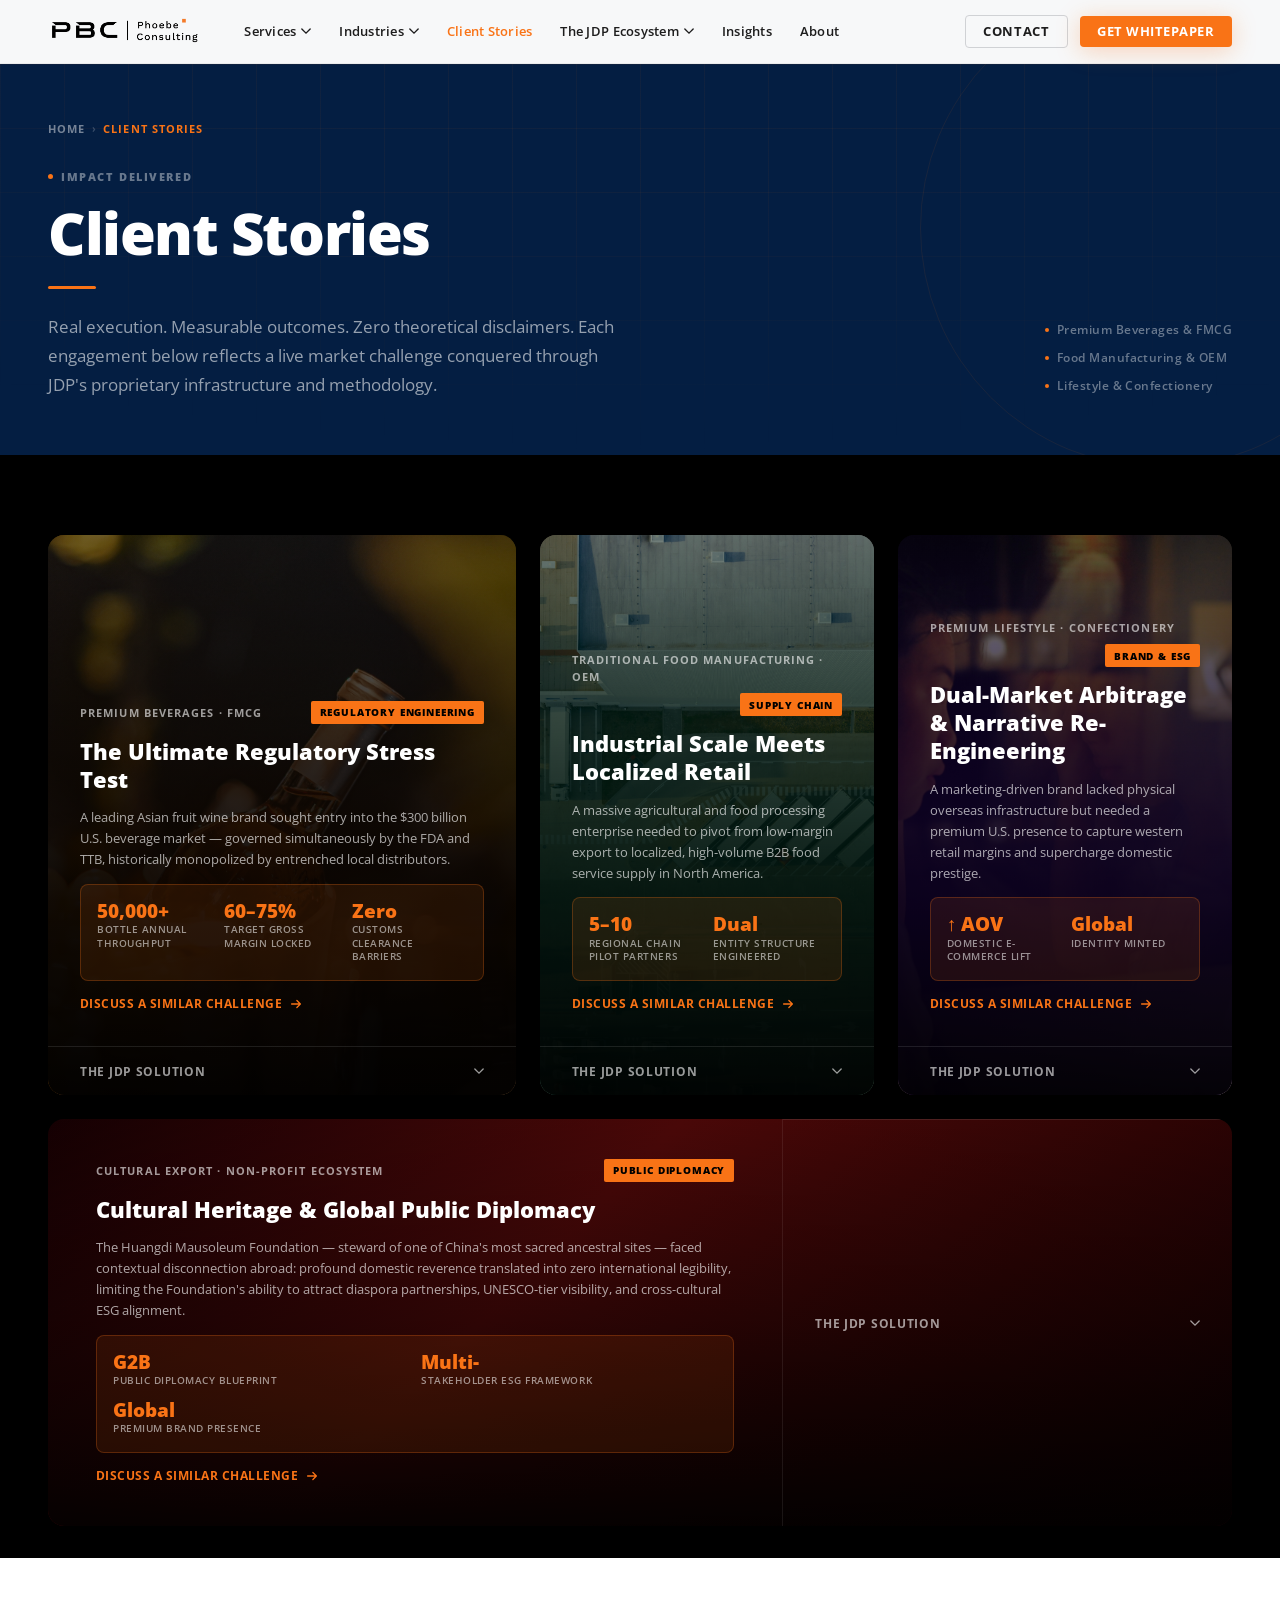
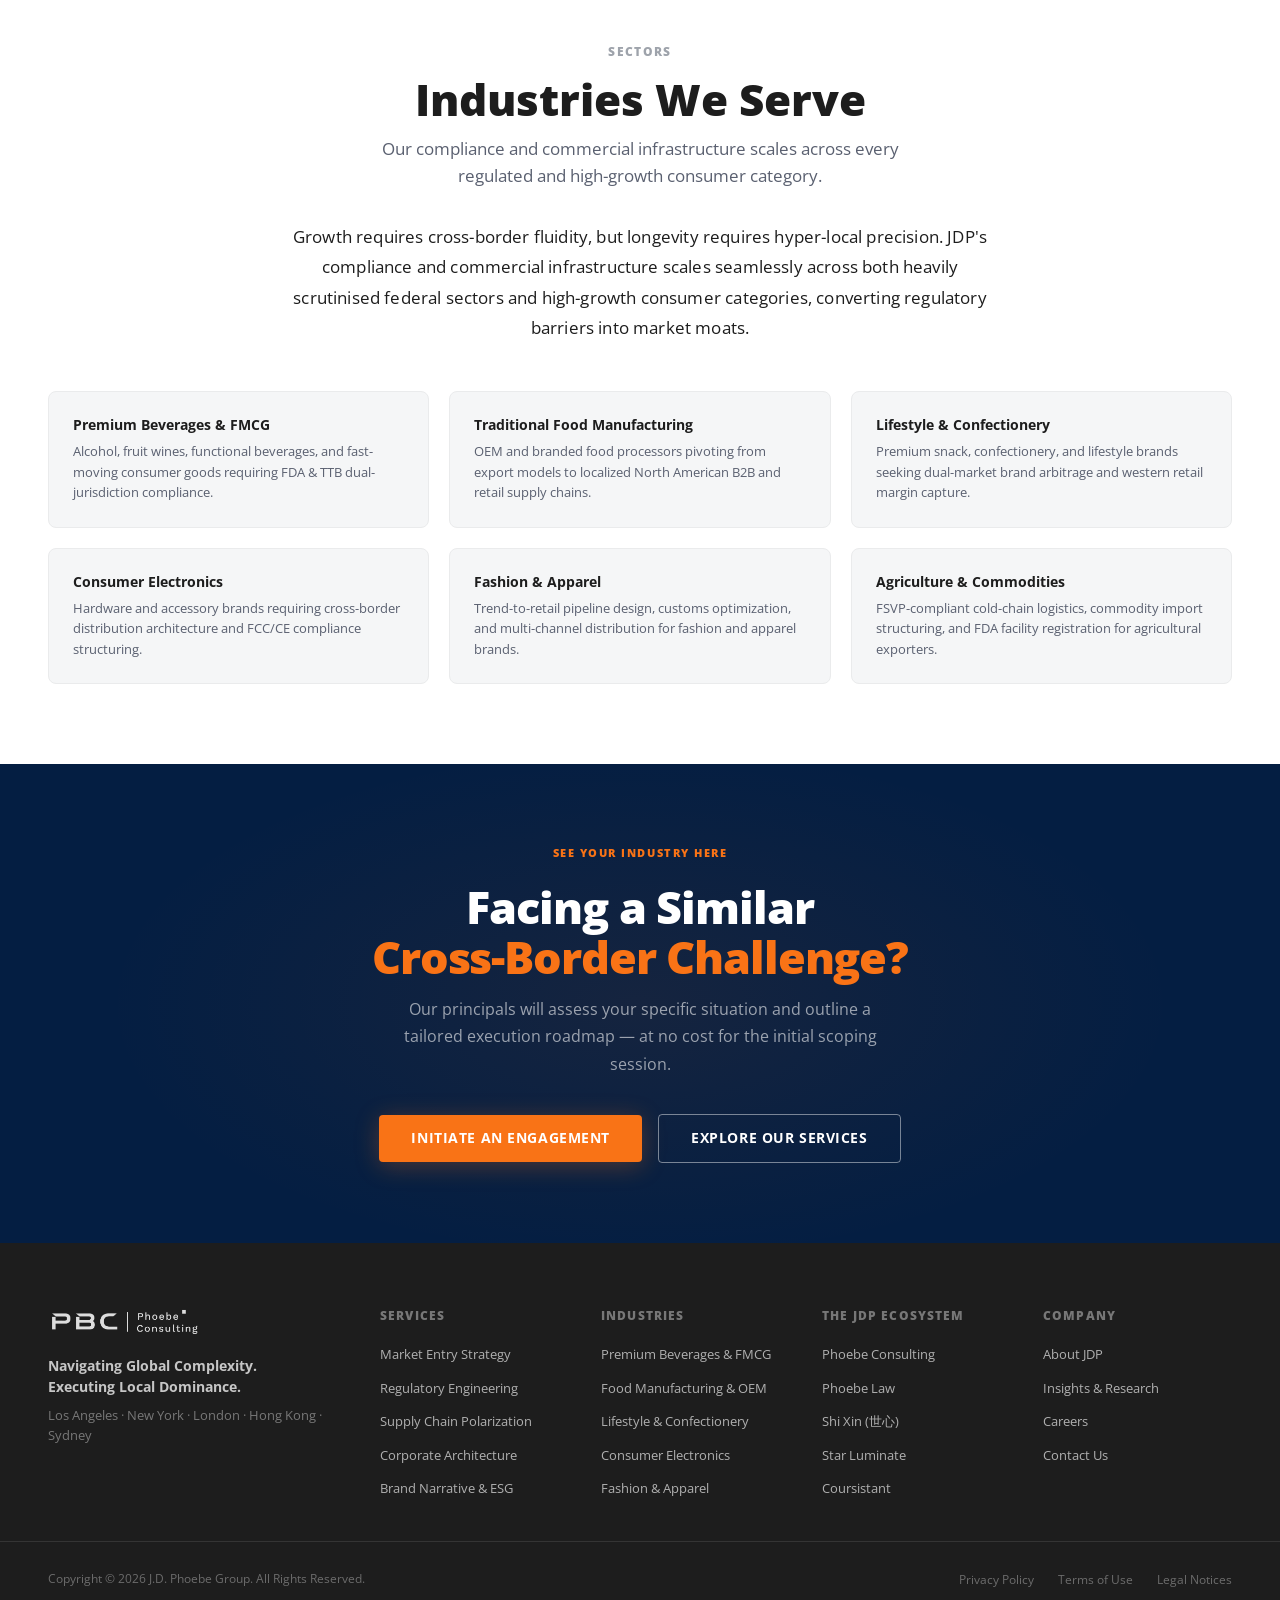
==== client-stories.html @ d80f52ec "Initial release: Phoebe Consulting website Full static site with 7 pages (index, services, ecosystem" ====
<!DOCTYPE html>
<html lang="en">
<head>
  <meta charset="UTF-8" />
  <meta name="viewport" content="width=device-width, initial-scale=1.0" />
  <title>Client Stories | Phoebe Consulting — Impact Delivered</title>
  <meta name="description" content="Real execution. Measurable outcomes. Deep-dive case studies across premium beverages, food manufacturing, and lifestyle brand categories." />
  <link rel="preconnect" href="https://fonts.googleapis.com" />
  <link rel="preconnect" href="https://fonts.gstatic.com" crossorigin />
  <link href="https://fonts.googleapis.com/css2?family=Open+Sans:ital,wght@0,300;0,400;0,600;0,700;0,800;1,400&display=swap" rel="stylesheet" />
  <link rel="stylesheet" href="styles.css" />
</head>
<body>

  <!-- GLOBAL NAV -->
  <header class="site-header" id="site-header">
    <div class="header-inner">
      <a href="index.html" class="logo" aria-label="Phoebe Consulting Home">
        <img src="images/logo-orange.png" alt="Phoebe Consulting" class="site-logo-img">
      </a>
      <nav class="primary-nav" aria-label="Primary navigation">
        <ul class="nav-list">
          <li class="nav-item has-mega" data-page="services">
            <button class="nav-link nav-trigger" aria-haspopup="true" aria-expanded="false">Services <svg class="chevron" viewBox="0 0 12 8" fill="none"><path d="M1 1l5 5 5-5" stroke="currentColor" stroke-width="1.6" stroke-linecap="round"/></svg></button>
            <div class="mega-panel" role="region" aria-label="Services menu">
              <div class="mega-inner">
                <div class="mega-col mega-col--label"><span class="mega-eyebrow">Capabilities</span><h3 class="mega-heading">Our Services</h3><p class="mega-desc">End-to-end execution across market entry, compliance, supply chain, legal architecture, and brand.</p><a href="services.html" class="mega-cta">View Full Matrix →</a></div>
                <div class="mega-col"><ul class="mega-links"><li><a href="services.html?tab=market-entry">Market Entry Strategy</a><span>Omnichannel execution &amp; distribution</span></li><li><a href="services.html?tab=regulatory">Regulatory Engineering</a><span>FDA, TTB &amp; trade compliance</span></li><li><a href="services.html?tab=supply-chain">Supply Chain Polarization</a><span>Logistics as a strategic moat</span></li></ul></div>
                <div class="mega-col"><ul class="mega-links"><li><a href="services.html?tab=corporate">Corporate Architecture</a><span>Entity structuring &amp; executive mobility</span></li><li><a href="services.html?tab=brand-esg">Brand Narrative &amp; ESG</a><span>Cultural translation &amp; brand equity</span></li><li><a href="ecosystem.html?entity=law">Phoebe Law</a><span>Cross-border legal fortress</span></li></ul></div>
                <div class="mega-col mega-col--featured"><div class="mega-feature-card"><span class="mega-feature-tag">Featured</span><h4>The Bulk-to-Local Advantage</h4><p>How we engineer supply chains that legally bypass punitive tariffs and slash costs by 40–60%.</p><a href="insights.html" class="mega-feature-link">Read Whitepaper →</a></div></div>
              </div>
            </div>
          </li>
          <li class="nav-item has-mega" data-page="industries">
            <button class="nav-link nav-trigger" aria-haspopup="true" aria-expanded="false">Industries <svg class="chevron" viewBox="0 0 12 8" fill="none"><path d="M1 1l5 5 5-5" stroke="currentColor" stroke-width="1.6" stroke-linecap="round"/></svg></button>
            <div class="mega-panel" role="region" aria-label="Industries menu">
              <div class="mega-inner">
                <div class="mega-col mega-col--label"><span class="mega-eyebrow">Sector Focus</span><h3 class="mega-heading">Industries</h3><p class="mega-desc">Deep vertical expertise across regulated and high-growth sectors.</p><a href="industries.html" class="mega-cta">View All Sectors →</a></div>
                <div class="mega-col"><ul class="mega-links"><li><a href="industries.html?sector=beverages">Premium Beverages &amp; FMCG</a><span>Alcohol, food &amp; CPG compliance</span></li><li><a href="industries.html?sector=food">Traditional Food Manufacturing</a><span>OEM to branded supply</span></li><li><a href="industries.html?sector=lifestyle">Lifestyle &amp; Confectionery</a><span>Dual-market brand arbitrage</span></li></ul></div>
                <div class="mega-col"><ul class="mega-links"><li><a href="industries.html?sector=electronics">Consumer Electronics</a><span>Cross-border distribution</span></li><li><a href="industries.html?sector=fashion">Fashion &amp; Apparel</a><span>Trend-to-retail pipelines</span></li><li><a href="industries.html?sector=agriculture">Agriculture &amp; Commodities</a><span>FSVP &amp; cold-chain logistics</span></li></ul></div>
                <div class="mega-col mega-col--featured"><div class="mega-feature-card"><span class="mega-feature-tag">Case Study</span><h4>50,000+ Bottles. Zero Regulatory Barriers.</h4><p>How JDP unlocked the U.S. beverage market for a leading Asian fruit wine brand.</p><a href="client-stories.html" class="mega-feature-link">Read Story →</a></div></div>
              </div>
            </div>
          </li>
          <li class="nav-item" data-page="client-stories"><a href="client-stories.html" class="nav-link">Client Stories</a></li>
          <li class="nav-item has-mega" data-page="ecosystem">
            <button class="nav-link nav-trigger" aria-haspopup="true" aria-expanded="false">The JDP Ecosystem <svg class="chevron" viewBox="0 0 12 8" fill="none"><path d="M1 1l5 5 5-5" stroke="currentColor" stroke-width="1.6" stroke-linecap="round"/></svg></button>
            <div class="mega-panel" role="region" aria-label="Ecosystem menu">
              <div class="mega-inner">
                <div class="mega-col mega-col--label"><span class="mega-eyebrow">Integrated Platform</span><h3 class="mega-heading">The JDP Ecosystem</h3><p class="mega-desc">Four specialized entities. One unified execution engine.</p><a href="ecosystem.html" class="mega-cta">Explore Network →</a></div>
                <div class="mega-col"><ul class="mega-links eco-links"><li><a href="ecosystem.html?entity=consulting"><strong>Phoebe Consulting</strong></a><span>Market entry &amp; commercial execution</span></li><li><a href="ecosystem.html?entity=law"><strong>Phoebe Law</strong></a><span>Cross-border legal architecture</span></li></ul></div>
                <div class="mega-col"><ul class="mega-links eco-links"><li><a href="ecosystem.html?entity=shixin"><strong>Shi Xin (世心)</strong></a><span>Brand narrative &amp; ESG</span></li><li><a href="ecosystem.html?entity=starluminate"><strong>Star Luminate</strong></a><span>Logistics &amp; warehousing</span></li></ul></div>
                <div class="mega-col mega-col--featured"><div class="mega-feature-card mega-feature-card--dark"><span class="mega-feature-tag">Network</span><h4>Institutional Track Record</h4><p>Verified track record of organizing and facilitating major trade initiatives and business matchmaking with provincial CCPIT branches.</p></div></div>
              </div>
            </div>
          </li>
          <li class="nav-item" data-page="insights"><a href="insights.html" class="nav-link">Insights</a></li>
          <li class="nav-item" data-page="contact"><a href="contact.html" class="nav-link">About</a></li>
        </ul>
      </nav>
      <div class="header-actions">
        <a href="contact.html" class="btn btn--ghost btn--sm">Contact</a>
        <a href="insights.html" class="btn btn--gold btn--sm">Get Whitepaper</a>
      </div>
      <button class="mobile-menu-toggle" aria-label="Open navigation menu" aria-expanded="false"><span></span><span></span><span></span></button>
    </div>
    <div class="mobile-nav" id="mobile-nav" aria-hidden="true">
      <ul class="mobile-nav-list">
        <li><a href="services.html" class="mobile-nav-link">Services</a></li>
        <li><a href="industries.html" class="mobile-nav-link">Industries</a></li>
        <li><a href="client-stories.html" class="mobile-nav-link">Client Stories</a></li>
        <li><a href="ecosystem.html" class="mobile-nav-link">The JDP Ecosystem</a></li>
        <li><a href="insights.html" class="mobile-nav-link">Insights</a></li>
        <li><a href="contact.html" class="mobile-nav-link">About &amp; Contact</a></li>
        <li><a href="insights.html" class="btn btn--gold mobile-nav-btn">Get Whitepaper</a></li>
      </ul>
    </div>
  </header>

  <main>

    <!-- PAGE HERO -->
    <div class="page-hero">
      <div class="container">
        <nav class="breadcrumb" aria-label="Breadcrumb">
          <a href="index.html">Home</a>
          <span class="breadcrumb-sep">›</span>
          <span class="breadcrumb-current">Client Stories</span>
        </nav>
        <div class="page-hero-inner">
          <div>
            <div class="page-hero-eyebrow"><span class="dot"></span> Impact Delivered</div>
            <h1 class="page-hero-h1">Client Stories</h1>
            <span class="page-hero-line"></span>
            <p class="page-hero-sub">Real execution. Measurable outcomes. Zero theoretical disclaimers. Each engagement below reflects a live market challenge conquered through JDP's proprietary infrastructure and methodology.</p>
          </div>
          <div class="page-hero-meta">
            <div class="page-hero-meta-item"><span class="dot"></span> Premium Beverages &amp; FMCG</div>
            <div class="page-hero-meta-item"><span class="dot"></span> Food Manufacturing &amp; OEM</div>
            <div class="page-hero-meta-item"><span class="dot"></span> Lifestyle &amp; Confectionery</div>
          </div>
        </div>
      </div>
    </div>

    <!-- STORIES -->
    <section class="client-stories" id="client-stories" style="padding-bottom:2rem;">
      <div class="container">
        <div class="stories-grid">

          <div class="story-card story-card--featured fade-up">
            <div class="story-card-bg story-card-bg--1"><div class="story-overlay"></div></div>
            <div class="story-content">
              <div class="story-header">
                <span class="story-industry">Premium Beverages · FMCG</span>
                <span class="story-tag">Regulatory Engineering</span>
              </div>
              <h3 class="story-title">The Ultimate Regulatory Stress Test</h3>
              <p class="story-challenge">A leading Asian fruit wine brand sought entry into the $300 billion U.S. beverage market — governed simultaneously by the FDA and TTB, historically monopolized by entrenched local distributors.</p>
              <div class="story-metrics">
                <div class="metric"><span class="metric-value">50,000+</span><span class="metric-label">Bottle Annual Throughput</span></div>
                <div class="metric"><span class="metric-value">60–75%</span><span class="metric-label">Target Gross Margin Locked</span></div>
                <div class="metric"><span class="metric-value">Zero</span><span class="metric-label">Customs Clearance Barriers</span></div>
              </div>
              <a href="contact.html" class="story-read-more">Discuss a Similar Challenge <svg viewBox="0 0 16 16" fill="none"><path d="M3 8h10M9 4l4 4-4 4" stroke="currentColor" stroke-width="1.5" stroke-linecap="round" stroke-linejoin="round"/></svg></a>
            </div>
            <div class="story-accordion">
              <button class="story-accordion-btn" aria-expanded="false">
                The JDP Solution <svg viewBox="0 0 12 8" fill="none"><path d="M1 1l5 5 5-5" stroke="currentColor" stroke-width="1.6" stroke-linecap="round"/></svg>
              </button>
              <div class="story-accordion-body">
                <ul>
                  <li>Bypassed third-party hurdles by deploying JDP Group's proprietary TTB import licenses and bilateral trade qualifications.</li>
                  <li>Engineered a "Bulk Import + Local Bottling" supply chain matrix, legally circumventing punitive tariffs on finished bottled goods.</li>
                  <li>Executed an omnichannel rollout, placing the product in high-end Asian gastronomy networks and digital Drizly-style platforms.</li>
                </ul>
              </div>
            </div>
          </div>

          <div class="story-card story-card--standard fade-up">
            <div class="story-card-bg story-card-bg--2"><div class="story-overlay"></div></div>
            <div class="story-content">
              <div class="story-header">
                <span class="story-industry">Traditional Food Manufacturing · OEM</span>
                <span class="story-tag">Supply Chain</span>
              </div>
              <h3 class="story-title">Industrial Scale Meets Localized Retail</h3>
              <p class="story-challenge">A massive agricultural and food processing enterprise needed to pivot from low-margin export to localized, high-volume B2B food service supply in North America.</p>
              <div class="story-metrics story-metrics--compact">
                <div class="metric"><span class="metric-value">5–10</span><span class="metric-label">Regional Chain Pilot Partners</span></div>
                <div class="metric"><span class="metric-value">Dual</span><span class="metric-label">Entity Structure Engineered</span></div>
              </div>
              <a href="contact.html" class="story-read-more">Discuss a Similar Challenge <svg viewBox="0 0 16 16" fill="none"><path d="M3 8h10M9 4l4 4-4 4" stroke="currentColor" stroke-width="1.5" stroke-linecap="round" stroke-linejoin="round"/></svg></a>
            </div>
            <div class="story-accordion">
              <button class="story-accordion-btn" aria-expanded="false">
                The JDP Solution <svg viewBox="0 0 12 8" fill="none"><path d="M1 1l5 5 5-5" stroke="currentColor" stroke-width="1.6" stroke-linecap="round"/></svg>
              </button>
              <div class="story-accordion-body">
                <ul>
                  <li>Architected a dual-entity structure, legally isolating digital marketing operations from the high-liability physical food supply chain.</li>
                  <li>Translated "self-grown wheat &amp; stone-milling" capabilities into standardized FSVP protocols, securing buyer confidence.</li>
                  <li>Initiated localized pipeline validation, securing sample testing and pilot orders with 5–10 regional hotpot chains prior to mass inventory commitment.</li>
                </ul>
              </div>
            </div>
          </div>

          <div class="story-card story-card--standard fade-up">
            <div class="story-card-bg story-card-bg--3"><div class="story-overlay"></div></div>
            <div class="story-content">
              <div class="story-header">
                <span class="story-industry">Premium Lifestyle · Confectionery</span>
                <span class="story-tag">Brand &amp; ESG</span>
              </div>
              <h3 class="story-title">Dual-Market Arbitrage &amp; Narrative Re-Engineering</h3>
              <p class="story-challenge">A marketing-driven brand lacked physical overseas infrastructure but needed a premium U.S. presence to capture western retail margins and supercharge domestic prestige.</p>
              <div class="story-metrics story-metrics--compact">
                <div class="metric"><span class="metric-value">↑ AOV</span><span class="metric-label">Domestic E-Commerce Lift</span></div>
                <div class="metric"><span class="metric-value">Global</span><span class="metric-label">Identity Minted</span></div>
              </div>
              <a href="contact.html" class="story-read-more">Discuss a Similar Challenge <svg viewBox="0 0 16 16" fill="none"><path d="M3 8h10M9 4l4 4-4 4" stroke="currentColor" stroke-width="1.5" stroke-linecap="round" stroke-linejoin="round"/></svg></a>
            </div>
            <div class="story-accordion">
              <button class="story-accordion-btn" aria-expanded="false">
                The JDP Solution <svg viewBox="0 0 12 8" fill="none"><path d="M1 1l5 5 5-5" stroke="currentColor" stroke-width="1.6" stroke-linecap="round"/></svg>
              </button>
              <div class="story-accordion-body">
                <ul>
                  <li>Re-engineered the brand narrative utilizing western classical folklore, transforming a standard chocolate product into an interactive "ticket-based" consumer experience.</li>
                  <li>Launched highly targeted physical retail testing in U.S. boutique channels.</li>
                  <li>Captured U.S. compliance milestones, buyer meetings, and retail placements as high-value PR content, feeding them back to domestic marketing teams.</li>
                </ul>
              </div>
            </div>
          </div>

          <div class="story-card story-card--full fade-up">
            <div class="story-card-bg story-card-bg--4"><div class="story-overlay"></div></div>
            <div class="story-content">
              <div class="story-header">
                <span class="story-industry">Cultural Export · Non-Profit Ecosystem</span>
                <span class="story-tag">Public Diplomacy</span>
              </div>
              <h3 class="story-title">Cultural Heritage &amp; Global Public Diplomacy</h3>
              <p class="story-challenge">The Huangdi Mausoleum Foundation — steward of one of China's most sacred ancestral sites — faced contextual disconnection abroad: profound domestic reverence translated into zero international legibility, limiting the Foundation's ability to attract diaspora partnerships, UNESCO-tier visibility, and cross-cultural ESG alignment.</p>
              <div class="story-metrics story-metrics--compact">
                <div class="metric"><span class="metric-value">G2B</span><span class="metric-label">Public Diplomacy Blueprint</span></div>
                <div class="metric"><span class="metric-value">Multi-</span><span class="metric-label">Stakeholder ESG Framework</span></div>
                <div class="metric"><span class="metric-value">Global</span><span class="metric-label">Premium Brand Presence</span></div>
              </div>
              <a href="contact.html" class="story-read-more">Discuss a Similar Challenge <svg viewBox="0 0 16 16" fill="none"><path d="M3 8h10M9 4l4 4-4 4" stroke="currentColor" stroke-width="1.5" stroke-linecap="round" stroke-linejoin="round"/></svg></a>
            </div>
            <div class="story-accordion">
              <button class="story-accordion-btn" aria-expanded="false">
                The JDP Solution <svg viewBox="0 0 12 8" fill="none"><path d="M1 1l5 5 5-5" stroke="currentColor" stroke-width="1.6" stroke-linecap="round"/></svg>
              </button>
              <div class="story-accordion-body">
                <ul>
                  <li>Deployed the Shi Xin cultural narrative engine to reframe the Foundation's identity — from domestic sacred monument to globally resonant living-heritage institution.</li>
                  <li>Produced documentary-style storytelling assets for diaspora and international institutional audiences, calibrated for UNESCO, G2B, and cross-cultural ESG frameworks.</li>
                  <li>Architected community dialogue programming connecting overseas Chinese communities, academic institutions, and cultural NGOs to the Foundation's mission.</li>
                </ul>
              </div>
            </div>
          </div>

        </div>
      </div>
    </section>

    <!-- INDUSTRIES WE SERVE -->
    <section style="background:var(--white);padding:5rem 0;">
      <div class="container">
        <div class="section-header">
          <span class="section-eyebrow">Sectors</span>
          <h2 class="section-h2">Industries We Serve</h2>
          <p class="section-subtitle">Our compliance and commercial infrastructure scales across every regulated and high-growth consumer category.</p>
        </div>
        <p class="section-editorial">Growth requires cross-border fluidity, but longevity requires hyper-local precision. JDP's compliance and commercial infrastructure scales seamlessly across both heavily scrutinised federal sectors and high-growth consumer categories, converting regulatory barriers into market moats.</p>
        <div style="display:grid;grid-template-columns:repeat(3,1fr);gap:1.25rem;margin-top:2.5rem;">
          <div class="capability-card fade-up">
            <h4>Premium Beverages &amp; FMCG</h4>
            <p>Alcohol, fruit wines, functional beverages, and fast-moving consumer goods requiring FDA &amp; TTB dual-jurisdiction compliance.</p>
          </div>
          <div class="capability-card fade-up">
            <h4>Traditional Food Manufacturing</h4>
            <p>OEM and branded food processors pivoting from export models to localized North American B2B and retail supply chains.</p>
          </div>
          <div class="capability-card fade-up">
            <h4>Lifestyle &amp; Confectionery</h4>
            <p>Premium snack, confectionery, and lifestyle brands seeking dual-market brand arbitrage and western retail margin capture.</p>
          </div>
          <div class="capability-card fade-up">
            <h4>Consumer Electronics</h4>
            <p>Hardware and accessory brands requiring cross-border distribution architecture and FCC/CE compliance structuring.</p>
          </div>
          <div class="capability-card fade-up">
            <h4>Fashion &amp; Apparel</h4>
            <p>Trend-to-retail pipeline design, customs optimization, and multi-channel distribution for fashion and apparel brands.</p>
          </div>
          <div class="capability-card fade-up">
            <h4>Agriculture &amp; Commodities</h4>
            <p>FSVP-compliant cold-chain logistics, commodity import structuring, and FDA facility registration for agricultural exporters.</p>
          </div>
        </div>
      </div>
    </section>

    <!-- CTA -->
    <section class="cta-strip">
      <div class="container">
        <span class="cta-strip-eyebrow">See Your Industry Here</span>
        <h2>Facing a Similar<br/><em>Cross-Border Challenge?</em></h2>
        <p>Our principals will assess your specific situation and outline a tailored execution roadmap — at no cost for the initial scoping session.</p>
        <div class="cta-strip-actions">
          <a href="contact.html" class="btn btn--gold btn--lg">Initiate an Engagement</a>
          <a href="services.html" class="btn btn--outline-white btn--lg">Explore Our Services</a>
        </div>
      </div>
    </section>

  </main>

  <!-- GLOBAL FOOTER -->
  <footer class="site-footer">
    <div class="footer-top"><div class="container"><div class="footer-grid">
      <div class="footer-brand"><a href="index.html" class="logo logo--footer"><img src="images/logo-orange.png" alt="Phoebe Consulting" class="site-logo-img"></a><p class="footer-tagline">Navigating Global Complexity.<br/>Executing Local Dominance.</p><p class="footer-brand-desc">Los Angeles · New York · London · Hong Kong · Sydney</p></div>
      <div class="footer-col"><h5 class="footer-col-heading">Services</h5><ul class="footer-links"><li><a href="services.html?tab=market-entry">Market Entry Strategy</a></li><li><a href="services.html?tab=regulatory">Regulatory Engineering</a></li><li><a href="services.html?tab=supply-chain">Supply Chain Polarization</a></li><li><a href="services.html?tab=corporate">Corporate Architecture</a></li><li><a href="services.html?tab=brand-esg">Brand Narrative &amp; ESG</a></li></ul></div>
      <div class="footer-col"><h5 class="footer-col-heading">Industries</h5><ul class="footer-links"><li><a href="industries.html?sector=beverages">Premium Beverages &amp; FMCG</a></li><li><a href="industries.html?sector=food">Food Manufacturing &amp; OEM</a></li><li><a href="industries.html?sector=lifestyle">Lifestyle &amp; Confectionery</a></li><li><a href="industries.html?sector=electronics">Consumer Electronics</a></li><li><a href="industries.html?sector=fashion">Fashion &amp; Apparel</a></li></ul></div>
      <div class="footer-col"><h5 class="footer-col-heading">The JDP Ecosystem</h5><ul class="footer-links"><li><a href="ecosystem.html?entity=consulting">Phoebe Consulting</a></li><li><a href="ecosystem.html?entity=law">Phoebe Law</a></li><li><a href="ecosystem.html?entity=shixin">Shi Xin (世心)</a></li><li><a href="ecosystem.html?entity=starluminate">Star Luminate</a></li><li><a href="https://coursistant.com" target="_blank" rel="noopener noreferrer">Coursistant</a></li></ul></div>
      <div class="footer-col"><h5 class="footer-col-heading">Company</h5><ul class="footer-links"><li><a href="contact.html">About JDP</a></li><li><a href="insights.html">Insights &amp; Research</a></li><li><a href="contact.html">Careers</a></li><li><a href="contact.html">Contact Us</a></li></ul></div>
    </div></div></div>
    <div class="footer-bottom"><div class="container"><div class="footer-bottom-inner"><p class="footer-copy">Copyright &copy; 2026 J.D. Phoebe Group. All Rights Reserved.</p><ul class="footer-legal"><li><a href="#">Privacy Policy</a></li><li><a href="#">Terms of Use</a></li><li><a href="#">Legal Notices</a></li></ul></div></div></div>
  </footer>

  <script src="main.js"></script>
</body>
</html>
---- styles.css ----
/* ============================================================
   JDP CONSULTING — DESIGN SYSTEM
   ============================================================ */

/* --- Reset & Base --- */
*, *::before, *::after { box-sizing: border-box; margin: 0; padding: 0; }

:root {
  --white:       #FFFFFF;
  --pearl:       #F5F6F7;
  --obsidian:    #000000;
  --navy:        #041E42;
  --navy-mid:    #072a5a;
  --gold:        #F97316;
  --gold-light:  #FB923C;
  --gold-dark:   #EA580C;
  --charcoal:    #1D1D1D;
  --gray-100:    #F5F6F7;
  --gray-200:    #EAEBEC;
  --gray-300:    #D0D2D5;
  --gray-400:    #9EA3AB;
  --gray-600:    #5A6070;
  --gray-800:    #2A2E38;

  --font:        'Open Sans', 'Helvetica Neue', Arial, sans-serif;

  --header-h:    64px;
  --container:   1280px;
  --gap:         clamp(1.5rem, 3vw, 2.5rem);

  --radius-sm:   4px;
  --radius:      8px;
  --radius-lg:   16px;

  --shadow-sm:   0 1px 4px rgba(0,0,0,.08);
  --shadow:      0 4px 20px rgba(0,0,0,.10);
  --shadow-lg:   0 12px 48px rgba(0,0,0,.16);
  --shadow-gold: 0 4px 24px rgba(249,115,22,.28);

  --transition:  .22s cubic-bezier(.4,0,.2,1);
}

html { scroll-behavior: smooth; font-size: 16px; }

body {
  font-family: var(--font);
  color: var(--charcoal);
  background: var(--white);
  line-height: 1.6;
  -webkit-font-smoothing: antialiased;
  overflow-x: hidden;
}

a { color: inherit; text-decoration: none; }
ul { list-style: none; }
img { display: block; max-width: 100%; }
button { cursor: pointer; border: none; background: none; font: inherit; }

/* ============================================================
   LAYOUT
   ============================================================ */
.container {
  width: 100%;
  max-width: var(--container);
  margin: 0 auto;
  padding: 0 clamp(1.25rem, 4vw, 3rem);
}

/* ============================================================
   BUTTONS
   ============================================================ */
.btn {
  display: inline-flex;
  align-items: center;
  gap: .5rem;
  font-family: var(--font);
  font-weight: 700;
  font-size: .875rem;
  letter-spacing: .04em;
  text-transform: uppercase;
  border-radius: var(--radius-sm);
  transition: background var(--transition), color var(--transition),
              border-color var(--transition), transform var(--transition), box-shadow var(--transition);
  padding: .75rem 1.5rem;
  line-height: 1;
  white-space: nowrap;
}
.btn:hover { transform: translateY(-1px); }
.btn:active { transform: none; }

.btn--gold {
  background: var(--gold);
  color: var(--white);
  box-shadow: var(--shadow-gold);
}
.btn--gold:hover { background: var(--gold-light); box-shadow: 0 6px 32px rgba(249,115,22,.4); }

.btn--ghost {
  background: transparent;
  color: var(--charcoal);
  border: 1.5px solid var(--gray-300);
}
.btn--ghost:hover { border-color: var(--gold); color: var(--gold); }

.btn--outline-white {
  background: transparent;
  color: var(--white);
  border: 1.5px solid rgba(255,255,255,.45);
}
.btn--outline-white:hover {
  border-color: var(--gold);
  color: var(--gold);
}

.btn--sm  { padding: .55rem 1.1rem; font-size: .8rem; }
.btn--lg  { padding: 1rem 2rem; font-size: .9rem; }
.btn--block { width: 100%; justify-content: center; }

/* ============================================================
   EYEBROWS & SECTION HEADERS
   ============================================================ */
.section-eyebrow {
  display: inline-block;
  font-size: .72rem;
  font-weight: 800;
  letter-spacing: .12em;
  text-transform: uppercase;
  color: var(--gray-400);
  margin-bottom: .75rem;
}
.section-eyebrow--gold { color: var(--gold); }

.section-header {
  text-align: center;
  margin-bottom: 3.5rem;
}

.section-editorial {
  font-size: 1.05rem;
  line-height: 1.8;
  color: var(--gray-500);
  max-width: 720px;
  margin: -1.5rem auto 3rem;
  text-align: center;
  font-weight: 400;
  letter-spacing: .01em;
}
.section-editorial--on-dark {
  color: rgba(255, 255, 255, .48);
}
.section-editorial--left {
  text-align: left;
  margin-left: 0;
}
.section-header--light .section-eyebrow { color: rgba(255,255,255,.5); }

.section-h2 {
  font-size: clamp(1.9rem, 3.5vw, 2.75rem);
  font-weight: 800;
  line-height: 1.15;
  color: var(--charcoal);
  margin-bottom: .75rem;
}
.section-h2--light { color: var(--white); }

.section-subtitle {
  font-size: 1.05rem;
  color: var(--gray-600);
  max-width: 560px;
  margin: 0 auto;
}
.section-subtitle--light { color: rgba(255,255,255,.65); }

/* ============================================================
   HEADER / NAV
   ============================================================ */
.site-header {
  position: fixed;
  top: 0; left: 0; right: 0;
  height: var(--header-h);
  z-index: 1000;
  background: rgba(255,255,255,.97);
  border-bottom: 1px solid var(--gray-200);
  backdrop-filter: blur(12px);
  -webkit-backdrop-filter: blur(12px);
  transition: box-shadow var(--transition), background var(--transition);
}
.site-header.scrolled {
  box-shadow: var(--shadow);
  background: rgba(255,255,255,.99);
}

.header-inner {
  display: flex;
  align-items: center;
  height: 100%;
  gap: 2rem;
  max-width: var(--container);
  margin: 0 auto;
  padding: 0 clamp(1.25rem, 4vw, 3rem);
}

/* Logo */
.logo {
  display: flex;
  align-items: center;
  flex-shrink: 0;
  text-decoration: none;
}
.site-logo-img {
  height: 24px;
  width: auto;
  object-fit: contain;
  display: block;
}
@media (min-width: 768px) {
  .site-logo-img { height: 32px; }
}

/* Primary Nav */
.primary-nav { flex: 1; }

.nav-list {
  display: flex;
  align-items: center;
  gap: .25rem;
}

.nav-link {
  display: flex;
  align-items: center;
  gap: .3rem;
  font-size: .825rem;
  font-weight: 600;
  letter-spacing: .02em;
  color: var(--charcoal);
  padding: .5rem .75rem;
  border-radius: var(--radius-sm);
  transition: color var(--transition), background var(--transition);
  white-space: nowrap;
}
.nav-link:hover, .nav-item.active > .nav-link { color: var(--gold); }

.chevron {
  width: 10px;
  height: 7px;
  transition: transform var(--transition);
}
.nav-item.open > .nav-trigger .chevron { transform: rotate(180deg); }

/* Mega Panel */
.mega-panel {
  position: fixed;
  top: var(--header-h);
  left: 0; right: 0;
  background: var(--white);
  border-top: 3px solid var(--gold);
  border-bottom: 1px solid var(--gray-200);
  box-shadow: 0 16px 48px rgba(0,0,0,.12);
  opacity: 0;
  pointer-events: none;
  transform: translateY(-8px);
  transition: opacity var(--transition), transform var(--transition);
  z-index: 999;
}
.nav-item.open > .mega-panel {
  opacity: 1;
  pointer-events: auto;
  transform: none;
}

.mega-inner {
  display: grid;
  grid-template-columns: 220px 1fr 1fr 240px;
  gap: 0;
  max-width: var(--container);
  margin: 0 auto;
  padding: 2rem clamp(1.25rem, 4vw, 3rem);
}

.mega-col { padding: 0 1.5rem; }
.mega-col:first-child { padding-left: 0; border-right: 1px solid var(--gray-200); }
.mega-col:last-child { padding-right: 0; }
.mega-col:not(:first-child):not(:last-child) { border-right: 1px solid var(--gray-200); }

.mega-col--label { display: flex; flex-direction: column; gap: .5rem; }

.mega-eyebrow {
  font-size: .68rem;
  font-weight: 800;
  letter-spacing: .14em;
  text-transform: uppercase;
  color: var(--gold);
}
.mega-heading {
  font-size: 1.1rem;
  font-weight: 800;
  color: var(--charcoal);
}
.mega-desc {
  font-size: .825rem;
  color: var(--gray-600);
  line-height: 1.55;
  flex: 1;
}
.mega-cta {
  font-size: .78rem;
  font-weight: 700;
  color: var(--gold);
  letter-spacing: .02em;
}
.mega-cta:hover { text-decoration: underline; }

.mega-links { display: flex; flex-direction: column; gap: .1rem; }
.mega-links li { display: flex; flex-direction: column; }
.mega-links a {
  font-size: .875rem;
  font-weight: 700;
  color: var(--charcoal);
  padding: .55rem .5rem;
  border-radius: var(--radius-sm);
  transition: color var(--transition), background var(--transition);
}
.mega-links a:hover { color: var(--gold); background: var(--gray-100); }
.mega-links span {
  font-size: .75rem;
  color: var(--gray-400);
  padding: 0 .5rem .4rem;
  margin-top: -.3rem;
}

.mega-col--featured { display: flex; align-items: center; }
.mega-feature-card {
  background: var(--navy);
  border-radius: var(--radius);
  padding: 1.25rem;
  color: var(--white);
  width: 100%;
}
.mega-feature-card--dark { background: var(--obsidian); }
.mega-feature-tag {
  font-size: .68rem;
  font-weight: 800;
  letter-spacing: .12em;
  text-transform: uppercase;
  color: var(--gold);
  display: block;
  margin-bottom: .5rem;
}
.mega-feature-card h4 { font-size: .9rem; font-weight: 700; margin-bottom: .4rem; }
.mega-feature-card p { font-size: .78rem; color: rgba(255,255,255,.7); line-height: 1.5; margin-bottom: .75rem; }
.mega-feature-link {
  font-size: .78rem;
  font-weight: 700;
  color: var(--gold);
}
.mega-feature-link:hover { text-decoration: underline; }

/* Header actions */
.header-actions {
  display: flex;
  align-items: center;
  gap: .75rem;
  flex-shrink: 0;
}

/* Mobile toggle */
.mobile-menu-toggle {
  display: none;
  flex-direction: column;
  justify-content: center;
  gap: 5px;
  width: 38px;
  height: 38px;
  padding: 0 6px;
}
.mobile-menu-toggle span {
  display: block;
  height: 2px;
  background: var(--charcoal);
  border-radius: 2px;
  transition: transform var(--transition), opacity var(--transition);
}
.mobile-menu-toggle.open span:nth-child(1) { transform: translateY(7px) rotate(45deg); }
.mobile-menu-toggle.open span:nth-child(2) { opacity: 0; }
.mobile-menu-toggle.open span:nth-child(3) { transform: translateY(-7px) rotate(-45deg); }

/* Mobile Nav */
.mobile-nav {
  display: none;
  flex-direction: column;
  background: var(--white);
  border-top: 1px solid var(--gray-200);
  padding: 1rem 0;
  max-height: 0;
  overflow: hidden;
  transition: max-height .35s ease;
}
.mobile-nav.open { max-height: 600px; }
.mobile-nav-list { padding: .5rem clamp(1.25rem, 4vw, 3rem); display: flex; flex-direction: column; gap: .25rem; }
.mobile-nav-link {
  display: block;
  font-size: .925rem;
  font-weight: 600;
  color: var(--charcoal);
  padding: .65rem .75rem;
  border-radius: var(--radius-sm);
  transition: background var(--transition), color var(--transition);
}
.mobile-nav-link:hover { background: var(--gray-100); color: var(--gold); }
.mobile-nav-btn { margin-top: .5rem; display: inline-flex; }

/* ============================================================
   HERO
   ============================================================ */
.hero {
  position: relative;
  min-height: 100vh;
  display: flex;
  align-items: center;
  background: var(--navy);
  overflow: hidden;
  padding-top: var(--header-h);
}

.hero-bg {
  position: absolute;
  inset: 0;
  background:
    radial-gradient(ellipse 80% 60% at 70% 50%, rgba(249,115,22,.1) 0%, transparent 60%),
    radial-gradient(ellipse 50% 80% at 10% 80%, rgba(4,30,66,.75) 0%, transparent 60%),
    linear-gradient(135deg, rgba(4,30,66,.82) 0%, rgba(0,8,20,.88) 50%, rgba(4,30,66,.82) 100%),
    url('images/hero-logistics-bg.jpg') center / cover no-repeat;
}

.hero-grid-overlay {
  position: absolute;
  inset: 0;
  background-image:
    linear-gradient(rgba(249,115,22,.06) 1px, transparent 1px),
    linear-gradient(90deg, rgba(249,115,22,.06) 1px, transparent 1px);
  background-size: 80px 80px;
  mask-image: radial-gradient(ellipse 90% 90% at 50% 50%, black 30%, transparent 100%);
  -webkit-mask-image: radial-gradient(ellipse 90% 90% at 50% 50%, black 30%, transparent 100%);
}

.hero .container {
  position: relative;
  z-index: 1;
  padding-top: 4rem;
  padding-bottom: 6rem;
}

.hero-content { max-width: 820px; }

.hero-eyebrow {
  display: flex;
  align-items: center;
  gap: .6rem;
  font-size: .72rem;
  font-weight: 700;
  letter-spacing: .14em;
  text-transform: uppercase;
  color: rgba(255,255,255,.5);
  margin-bottom: 1.5rem;
}
.hero-eyebrow .dot {
  width: 6px;
  height: 6px;
  border-radius: 50%;
  background: var(--gold);
  flex-shrink: 0;
}

.hero-h1 {
  font-size: clamp(2.6rem, 6vw, 5.2rem);
  font-weight: 800;
  line-height: 1.05;
  color: var(--white);
  margin-bottom: 1.5rem;
  letter-spacing: -.02em;
}
.hero-h1 em {
  font-style: normal;
  color: var(--gold);
}

.hero-sub {
  font-size: clamp(1rem, 1.5vw, 1.15rem);
  color: rgba(255,255,255,.72);
  line-height: 1.7;
  max-width: 640px;
  margin-bottom: 2.5rem;
}

.hero-actions {
  display: flex;
  align-items: center;
  gap: 1rem;
  flex-wrap: wrap;
  margin-bottom: 4rem;
}

.hero-stats {
  display: flex;
  align-items: center;
  flex-wrap: wrap;
  border-top: 1px solid rgba(255,255,255,.12);
  padding-top: 2rem;
}
.hero-stat {
  display: flex;
  flex-direction: column;
  gap: .3rem;
  padding: 0 2rem;
}
.hero-stat:first-child { padding-left: 0; }
.hero-stat-value {
  font-size: clamp(1.5rem, 2.5vw, 2rem);
  font-weight: 800;
  color: var(--gold);
  line-height: 1;
}
.hero-stat-label {
  font-size: .72rem;
  font-weight: 600;
  letter-spacing: .04em;
  color: rgba(255,255,255,.5);
  text-transform: uppercase;
  max-width: 120px;
  line-height: 1.3;
}
.hero-stat-divider {
  width: 1px;
  height: 40px;
  background: rgba(255,255,255,.15);
  flex-shrink: 0;
}

.hero-scroll-indicator {
  position: absolute;
  bottom: 2rem;
  left: 50%;
  transform: translateX(-50%);
  display: flex;
  flex-direction: column;
  align-items: center;
  gap: .6rem;
  color: rgba(255,255,255,.35);
  font-size: .68rem;
  letter-spacing: .1em;
  text-transform: uppercase;
}
.scroll-line {
  width: 1px;
  height: 40px;
  background: linear-gradient(to bottom, rgba(249,115,22,.6), transparent);
  animation: scrollPulse 2s ease-in-out infinite;
}
@keyframes scrollPulse {
  0%, 100% { opacity: .4; }
  50% { opacity: 1; }
}

/* ============================================================
   PHILOSOPHY
   ============================================================ */
.philosophy {
  background: var(--white);
  padding: 5rem 0;
  border-bottom: 1px solid var(--gray-200);
}

.philosophy-grid {
  display: grid;
  grid-template-columns: 160px 1fr;
  grid-template-rows: auto auto;
  gap: 2rem 4rem;
  align-items: start;
}

.philosophy-label { grid-row: 1; grid-column: 1; }
.philosophy-body { grid-row: 1; grid-column: 2; }
.philosophy-pillars { grid-row: 2; grid-column: 2; }

.philosophy-h2 {
  font-size: clamp(1.7rem, 3vw, 2.5rem);
  font-weight: 800;
  line-height: 1.2;
  color: var(--charcoal);
  margin-bottom: 1rem;
}

.philosophy-text {
  font-size: 1.05rem;
  color: var(--gray-600);
  line-height: 1.75;
  max-width: 680px;
}
.philosophy-text strong { color: var(--charcoal); }

.philosophy-pillars {
  display: grid;
  grid-template-columns: repeat(3, 1fr);
  gap: 1.5rem;
  margin-top: .5rem;
}

.pillar {
  padding: 1.5rem;
  background: var(--gray-100);
  border-radius: var(--radius);
  border-left: 3px solid var(--gold);
  transition: box-shadow var(--transition), transform var(--transition);
}
.pillar:hover { box-shadow: var(--shadow); transform: translateY(-2px); }
.pillar-icon { width: 32px; height: 32px; margin-bottom: .75rem; }
.pillar h4 { font-size: .9rem; font-weight: 800; color: var(--charcoal); margin-bottom: .4rem; }
.pillar p { font-size: .83rem; color: var(--gray-600); line-height: 1.55; }

/* ============================================================
   SERVICES / TABS
   ============================================================ */
.services {
  background: var(--pearl);
  padding: 5rem 0 6rem;
}

.tab-nav {
  display: flex;
  border-bottom: 2px solid var(--gray-200);
  overflow-x: auto;
  scrollbar-width: none;
  background: var(--white);
  border-radius: var(--radius) var(--radius) 0 0;
}
.tab-nav::-webkit-scrollbar { display: none; }

.tab-btn {
  display: flex;
  align-items: center;
  gap: .6rem;
  padding: 1.2rem 1.8rem;
  font-size: .8rem;
  font-weight: 700;
  letter-spacing: .04em;
  text-transform: uppercase;
  color: var(--gray-400);
  border-bottom: 3px solid transparent;
  margin-bottom: -2px;
  white-space: nowrap;
  flex-shrink: 0;
  transition: color var(--transition), border-color var(--transition);
}
.tab-btn:hover { color: var(--charcoal); }
.tab-btn.active { color: var(--charcoal); border-bottom-color: var(--gold); }
.tab-num { font-size: .7rem; color: var(--gold); font-weight: 800; }

.tab-panel {
  display: none;
  background: var(--white);
  border-radius: 0 0 var(--radius) var(--radius);
  box-shadow: var(--shadow);
}
.tab-panel.active { display: block; }

.tab-panel-inner {
  display: grid;
  grid-template-columns: 280px 1fr;
  min-height: 400px;
}

.tab-intro {
  background: var(--navy);
  border-radius: 0 0 0 var(--radius);
  display: flex;
  flex-direction: column;
  overflow: hidden;
}
.tab-intro-content {
  padding: 2.5rem;
  display: flex;
  flex-direction: column;
  gap: 1rem;
  flex: 1;
}
.tab-category-label {
  font-size: .68rem;
  font-weight: 800;
  letter-spacing: .1em;
  text-transform: uppercase;
  color: var(--gold);
}
.tab-intro h3 {
  font-size: 1.15rem;
  font-weight: 700;
  color: var(--white);
  line-height: 1.45;
  flex: 1;
}
.tab-intro-img {
  width: 100%;
  height: 155px;
  object-fit: cover;
  object-position: center;
  display: block;
  flex-shrink: 0;
  opacity: .65;
  transition: transform .6s ease;
}
.tab-intro:hover .tab-intro-img { transform: scale(1.04); }

.capabilities-grid {
  padding: 2.5rem;
  display: grid;
  grid-template-columns: repeat(3, 1fr);
  gap: 1.25rem;
  align-content: start;
}

.capability-card {
  background: var(--gray-100);
  border-radius: var(--radius);
  padding: 1.5rem;
  border: 1px solid var(--gray-200);
  transition: box-shadow var(--transition), transform var(--transition), border-color var(--transition);
}
.capability-card:hover {
  box-shadow: var(--shadow);
  transform: translateY(-2px);
  border-color: var(--gold);
}
.capability-card-top {
  display: flex;
  align-items: center;
  justify-content: space-between;
  margin-bottom: .75rem;
}
.capability-tag {
  font-size: .65rem;
  font-weight: 800;
  letter-spacing: .1em;
  text-transform: uppercase;
  color: var(--gold);
  background: rgba(249,115,22,.1);
  padding: .25rem .6rem;
  border-radius: 2px;
}
.capability-icon { width: 22px; height: 22px; flex-shrink: 0; }
.capability-card h4 {
  font-size: .875rem;
  font-weight: 700;
  color: var(--charcoal);
  margin-bottom: .4rem;
  line-height: 1.35;
}
.capability-card p { font-size: .8rem; color: var(--gray-600); line-height: 1.6; }
.capability-card p strong { color: var(--charcoal); }

/* ============================================================
   CLIENT STORIES
   ============================================================ */
.client-stories {
  background: var(--obsidian);
  padding: 5rem 0 6rem;
}

.stories-grid {
  display: grid;
  grid-template-columns: 1.4fr 1fr 1fr;
  gap: 1.5rem;
  align-items: stretch;
}

.story-card {
  position: relative;
  border-radius: var(--radius-lg);
  overflow: hidden;
  display: flex;
  flex-direction: column;
  min-height: 560px;
  transition: transform var(--transition), box-shadow var(--transition);
}
.story-card:hover { transform: translateY(-4px); box-shadow: 0 20px 60px rgba(0,0,0,.5); }

.story-card-bg {
  position: absolute;
  inset: 0;
  background-size: cover;
  background-position: center;
  transition: transform .6s ease;
}
.story-card:hover .story-card-bg { transform: scale(1.03); }

.story-card-bg--1 {
  background:
    linear-gradient(to bottom, rgba(26,10,0,.35) 0%, rgba(26,10,0,.88) 65%),
    url('images/case-alcohol.jpg') center / cover no-repeat;
}
.story-card-bg--2 {
  background:
    linear-gradient(to bottom, rgba(0,26,10,.35) 0%, rgba(0,51,32,.88) 65%),
    url('images/case-food-mfg.jpg') center / cover no-repeat;
}
.story-card-bg--3 {
  background:
    linear-gradient(to bottom, rgba(10,0,40,.35) 0%, rgba(30,0,85,.88) 65%),
    url('images/case-culture.jpg') center / cover no-repeat;
}
.story-card-bg--4 {
  background: linear-gradient(135deg, #1a0003 0%, #5c0a0a 40%, #3a0505 70%, #1a0003 100%);
}

.story-card--full {
  grid-column: 1 / -1;
  flex-direction: row;
  min-height: 340px;
  align-items: stretch;
}
.story-card--full .story-content {
  flex: 1;
  justify-content: center;
  padding: 2.5rem 3rem;
}
.story-card--full .story-accordion {
  flex: 0 0 38%;
  border-left: 1px solid rgba(255,255,255,.08);
  display: flex;
  flex-direction: column;
  justify-content: center;
}
.story-card--full .story-accordion-btn {
  padding: 1.5rem 2rem;
}

.story-overlay {
  position: absolute;
  inset: 0;
  background: linear-gradient(to top, rgba(0,0,0,.92) 0%, rgba(0,0,0,.5) 50%, rgba(0,0,0,.2) 100%);
}

.story-content {
  position: relative;
  z-index: 1;
  flex: 1;
  padding: 2rem;
  display: flex;
  flex-direction: column;
  justify-content: flex-end;
  gap: .85rem;
}

.story-header {
  display: flex;
  align-items: center;
  gap: .5rem;
  flex-wrap: wrap;
}
.story-industry {
  font-size: .68rem;
  font-weight: 700;
  letter-spacing: .1em;
  text-transform: uppercase;
  color: rgba(255,255,255,.6);
}
.story-tag {
  font-size: .65rem;
  font-weight: 800;
  letter-spacing: .08em;
  text-transform: uppercase;
  color: var(--obsidian);
  background: var(--gold);
  padding: .2rem .55rem;
  border-radius: 2px;
  margin-left: auto;
}
.story-title {
  font-size: clamp(1.1rem, 1.8vw, 1.4rem);
  font-weight: 800;
  color: var(--white);
  line-height: 1.25;
}
.story-challenge {
  font-size: .82rem;
  color: rgba(255,255,255,.65);
  line-height: 1.6;
}

.story-metrics {
  display: grid;
  grid-template-columns: repeat(3, 1fr);
  gap: .75rem;
  padding: 1rem;
  background: rgba(249,115,22,.1);
  border: 1px solid rgba(249,115,22,.25);
  border-radius: var(--radius);
}
.story-metrics--compact { grid-template-columns: repeat(2, 1fr); }
.metric { display: flex; flex-direction: column; gap: .2rem; }
.metric-value {
  font-size: clamp(.95rem, 1.5vw, 1.2rem);
  font-weight: 800;
  color: var(--gold);
  line-height: 1;
}
.metric-label {
  font-size: .65rem;
  font-weight: 600;
  color: rgba(255,255,255,.55);
  text-transform: uppercase;
  letter-spacing: .05em;
  line-height: 1.3;
}

.story-read-more {
  display: inline-flex;
  align-items: center;
  gap: .4rem;
  font-size: .78rem;
  font-weight: 700;
  color: var(--gold);
  letter-spacing: .04em;
  text-transform: uppercase;
  transition: gap var(--transition);
}
.story-read-more:hover { gap: .65rem; }
.story-read-more svg { width: 14px; height: 14px; }

.story-accordion {
  position: relative;
  z-index: 1;
  border-top: 1px solid rgba(255,255,255,.1);
}
.story-accordion-btn {
  width: 100%;
  display: flex;
  align-items: center;
  justify-content: space-between;
  padding: .9rem 2rem;
  font-size: .75rem;
  font-weight: 700;
  letter-spacing: .06em;
  text-transform: uppercase;
  color: rgba(255,255,255,.6);
  transition: color var(--transition);
}
.story-accordion-btn svg { width: 10px; height: 7px; transition: transform var(--transition); }
.story-accordion-btn.open svg { transform: rotate(180deg); }
.story-accordion-btn:hover { color: var(--gold); }

.story-accordion-body {
  max-height: 0;
  overflow: hidden;
  transition: max-height .35s ease;
  padding: 0 2rem;
}
.story-accordion-body.open { padding-bottom: 1.25rem; }
.story-accordion-body ul { display: flex; flex-direction: column; gap: .6rem; }
.story-accordion-body li {
  font-size: .8rem;
  color: rgba(255,255,255,.65);
  line-height: 1.55;
  padding-left: 1rem;
  position: relative;
}
.story-accordion-body li::before {
  content: '';
  position: absolute;
  left: 0;
  top: .6em;
  width: 4px;
  height: 4px;
  border-radius: 50%;
  background: var(--gold);
}

/* ============================================================
   ECOSYSTEM
   ============================================================ */
.ecosystem {
  background: var(--white);
  padding: 5rem 0 4rem;
}

.ecosystem-layout {
  display: grid;
  grid-template-columns: 340px 1fr;
  gap: 3rem;
  align-items: start;
  margin-bottom: 4rem;
}

.ecosystem-hub {
  position: relative;
  display: flex;
  align-items: center;
  justify-content: center;
  aspect-ratio: 1;
  max-width: 340px;
}
.hub-center { position: relative; z-index: 1; text-align: center; }
.hub-logo {
  font-size: 2.2rem;
  font-weight: 800;
  color: var(--charcoal);
  line-height: 1;
}
.hub-logo span {
  display: block;
  font-size: .6rem;
  font-weight: 700;
  letter-spacing: .2em;
  text-transform: uppercase;
  color: var(--gold);
  margin-top: .2rem;
}
.hub-tagline {
  font-size: .72rem;
  color: var(--gray-400);
  margin-top: .5rem;
  font-weight: 600;
  letter-spacing: .04em;
  line-height: 1.5;
}
.hub-connections {
  position: absolute;
  inset: 0;
  width: 100%;
  height: 100%;
}

.ecosystem-entities {
  display: grid;
  grid-template-columns: repeat(2, 1fr);
  gap: 1.25rem;
}

.entity-card {
  background: var(--gray-100);
  border: 1px solid var(--gray-200);
  border-radius: var(--radius-lg);
  padding: 1.75rem;
  transition: box-shadow var(--transition), transform var(--transition), border-color var(--transition);
}
.entity-card:hover {
  box-shadow: var(--shadow);
  transform: translateY(-2px);
  border-color: var(--gold);
}
.entity-card--primary {
  background: var(--navy);
  color: var(--white);
  border-color: transparent;
}
.entity-card--primary:hover { border-color: var(--gold); }

.entity-header {
  display: flex;
  align-items: center;
  justify-content: space-between;
  margin-bottom: 1rem;
}
.entity-num {
  font-size: .7rem;
  font-weight: 800;
  letter-spacing: .12em;
  color: var(--gold);
}
.entity-badge {
  font-size: .65rem;
  font-weight: 800;
  letter-spacing: .08em;
  text-transform: uppercase;
  padding: .2rem .6rem;
  border-radius: 2px;
}
.entity-badge--gold { background: var(--gold); color: var(--white); }

.entity-name { font-size: 1.1rem; font-weight: 800; margin-bottom: .15rem; }
.entity-card:not(.entity-card--primary) .entity-name { color: var(--charcoal); }
.entity-chinese { font-size: .85rem; opacity: .75; }
.entity-tagline {
  font-size: .72rem;
  font-weight: 700;
  letter-spacing: .08em;
  text-transform: uppercase;
  color: var(--gold);
  margin-bottom: .75rem;
}
.entity-desc { font-size: .83rem; line-height: 1.6; margin-bottom: 1rem; }
.entity-card--primary .entity-desc { color: rgba(255,255,255,.7); }
.entity-card:not(.entity-card--primary) .entity-desc { color: var(--gray-600); }

.entity-tags { display: flex; flex-wrap: wrap; gap: .4rem; }
.entity-tags li {
  font-size: .65rem;
  font-weight: 700;
  letter-spacing: .05em;
  text-transform: uppercase;
  padding: .25rem .6rem;
  border-radius: 2px;
  background: rgba(249,115,22,.12);
  color: var(--gold);
  border: 1px solid rgba(249,115,22,.2);
}

/* ── 4-Entity Premium Grid ───────────────────────────── */
.entity-grid-4 {
  display: grid;
  grid-template-columns: repeat(4, 1fr);
  gap: 1.5rem;
  margin-top: 3rem;
}
.entity-card-premium {
  background: var(--white);
  border: 1px solid var(--gray-200);
  border-radius: var(--radius-lg);
  padding: 2rem 2rem 0;
  display: flex;
  flex-direction: column;
  gap: .9rem;
  overflow: hidden;
  transition: transform var(--transition), box-shadow var(--transition), border-color var(--transition);
}
.entity-card-img-wrap {
  margin-top: auto;
  width: calc(100% + 4rem);
  margin-left: -2rem;
  margin-right: -2rem;
  height: 160px;
  overflow: hidden;
  flex-shrink: 0;
}
.entity-card-img-wrap img {
  width: 100%;
  height: 100%;
  object-fit: cover;
  object-position: center;
  display: block;
  transition: transform .6s ease;
}
.entity-card-premium:hover .entity-card-img-wrap img {
  transform: scale(1.04);
}
.entity-card-premium:hover {
  transform: translateY(-3px);
  box-shadow: var(--shadow-lg);
  border-color: rgba(249,115,22,.5);
}
.entity-card-premium .entity-tag {
  font-size: .6rem;
  font-weight: 800;
  letter-spacing: .13em;
  text-transform: uppercase;
  color: var(--gold);
  display: block;
}
.entity-card-premium .entity-card-title {
  font-size: 1.2rem;
  font-weight: 800;
  color: var(--charcoal);
  line-height: 1.3;
  margin: 0;
}
.entity-card-premium .entity-card-copy {
  font-size: .85rem;
  color: var(--gray-600);
  line-height: 1.75;
  flex: 1;
}
.entity-card-cta {
  font-size: .73rem;
  font-weight: 700;
  color: var(--gold);
  text-decoration: none;
  letter-spacing: .04em;
  display: inline-flex;
  align-items: center;
  gap: .3rem;
  transition: gap var(--transition), color var(--transition);
  margin-top: .25rem;
}
.entity-card-cta:hover { gap: .55rem; color: var(--gold-dark); }

.credibility-band {
  background: var(--navy);
  border-radius: var(--radius-lg);
  overflow: hidden;
}
.credibility-inner {
  display: grid;
  grid-template-columns: auto 1fr auto;
  gap: 3rem;
  align-items: center;
  padding: 3rem;
}
.credibility-content h3,
.credibility-text h3 {
  font-size: 1.4rem;
  font-weight: 800;
  color: var(--white);
  margin-bottom: .75rem;
  line-height: 1.35;
}
.credibility-content p,
.credibility-text p { font-size: .9rem; color: rgba(255,255,255,.65); line-height: 1.7; }

.credibility-stats {
  display: flex;
  flex-direction: column;
  gap: 1.5rem;
  flex-shrink: 0;
  min-width: 180px;
}
.credibility-stats div { display: flex; flex-direction: column; gap: .2rem; }
.credibility-stats strong {
  display: block;
  font-size: 1.1rem;
  font-weight: 800;
  color: var(--gold);
  line-height: 1;
}
.credibility-stats span {
  font-size: .68rem;
  font-weight: 600;
  letter-spacing: .06em;
  text-transform: uppercase;
  color: rgba(255,255,255,.45);
}
.cred-stat { text-align: right; }
.cred-val {
  display: block;
  font-size: 1.6rem;
  font-weight: 800;
  color: var(--gold);
  line-height: 1;
  margin-bottom: .2rem;
}
.cred-label {
  font-size: .68rem;
  font-weight: 600;
  letter-spacing: .06em;
  text-transform: uppercase;
  color: rgba(255,255,255,.4);
}

/* ============================================================
   INSIGHTS
   ============================================================ */
.insights {
  background: var(--pearl);
  padding: 5rem 0 6rem;
}

.insights-layout {
  display: block;
}

.insights-more-row {
  margin-top: 3rem;
  padding-top: 2.5rem;
  border-top: 1px solid var(--gray-200);
}
.insights-more-label {
  display: block;
  font-size: .65rem;
  font-weight: 800;
  letter-spacing: .12em;
  text-transform: uppercase;
  color: var(--gray-400);
  margin-bottom: 1.5rem;
}
.insights-more-grid {
  display: grid;
  grid-template-columns: repeat(4, 1fr);
  gap: 1.25rem;
}

.featured-insight-card {
  background: var(--white);
  border-radius: var(--radius-lg);
  overflow: hidden;
  box-shadow: var(--shadow);
  display: grid;
  grid-template-columns: 1fr 300px;
}

.featured-insight-visual {
  background: var(--navy);
  display: flex;
  align-items: center;
  justify-content: center;
  padding: 0;
  min-height: 480px;
  overflow: hidden;
}
.whitepaper-photo {
  width: 100%;
  height: 100%;
  min-height: 480px;
  object-fit: cover;
  object-position: center;
  display: block;
}

.insight-document-mockup {
  background: linear-gradient(160deg, #0c2540 0%, #041830 100%);
  border-radius: 8px;
  width: 100%;
  max-width: 210px;
  box-shadow: 12px 18px 52px rgba(0,0,0,.6), -2px -2px 10px rgba(255,255,255,.04);
  overflow: hidden;
}
.doc-header {
  display: flex;
  align-items: center;
  justify-content: space-between;
  margin-bottom: .75rem;
}
.doc-logo { font-size: .75rem; font-weight: 800; color: var(--charcoal); }
.doc-type {
  font-size: .55rem;
  font-weight: 800;
  letter-spacing: .08em;
  text-transform: uppercase;
  color: var(--gold);
}
.doc-lines { display: flex; flex-direction: column; gap: .45rem; margin-bottom: 1rem; }
.doc-line { height: 5px; background: var(--gray-200); border-radius: 2px; }
.doc-line--title { height: 8px; background: var(--charcoal); width: 85%; }
.doc-line--subtitle { background: var(--gray-300); width: 65%; }
.doc-line--short { width: 50%; }
.doc-chart {
  display: flex;
  align-items: flex-end;
  gap: .35rem;
  height: 50px;
  background: var(--gray-100);
  padding: .4rem .5rem 0;
  border-radius: 4px 4px 0 0;
}
.chart-bar { flex: 1; background: var(--gray-300); border-radius: 2px 2px 0 0; }
.chart-bar--gold { background: var(--gold); }

.featured-insight-content {
  padding: 2.75rem 3rem;
  display: flex;
  flex-direction: column;
}

.insight-type-tag, .featured-insight-tag {
  display: inline-block;
  font-size: .62rem;
  font-weight: 800;
  letter-spacing: .1em;
  text-transform: uppercase;
  color: var(--gold);
  background: rgba(249,115,22,.1);
  border: 1px solid rgba(249,115,22,.2);
  padding: .3rem .75rem;
  border-radius: 2px;
  margin-bottom: 1rem;
  width: fit-content;
}
.featured-insight-title {
  font-size: clamp(1.15rem, 2vw, 1.5rem);
  font-weight: 800;
  color: var(--charcoal);
  line-height: 1.28;
  margin-bottom: .75rem;
}
.featured-insight-desc {
  font-size: .9rem;
  color: var(--gray-600);
  line-height: 1.7;
  margin-bottom: 1.5rem;
}

/* Chapter checklist */
.insight-chapter-list {
  list-style: none;
  padding: 0;
  margin: 0 0 2rem;
  display: flex;
  flex-direction: column;
  gap: .45rem;
}
.insight-chapter-list li {
  display: flex;
  align-items: flex-start;
  gap: .6rem;
  font-size: .875rem;
  color: var(--charcoal);
  line-height: 1.5;
}
.insight-chapter-check {
  color: var(--gold);
  flex-shrink: 0;
  font-weight: 800;
  margin-top: .05rem;
}

/* Inline lead-gen form (Option B) */
.insight-lead-form { margin-top: auto; }
.insight-lead-row {
  display: flex;
  border-radius: var(--radius-sm);
  overflow: hidden;
  border: 1.5px solid var(--gray-200);
  transition: border-color var(--transition), box-shadow var(--transition);
}
.insight-lead-row:focus-within {
  border-color: var(--gold);
  box-shadow: 0 0 0 3px rgba(249,115,22,.12);
}
.insight-lead-input {
  flex: 1;
  min-width: 0;
  font-family: var(--font);
  font-size: .875rem;
  color: var(--charcoal);
  background: var(--gray-100);
  border: none;
  padding: .85rem 1rem;
  outline: none;
  transition: background var(--transition);
}
.insight-lead-input::placeholder { color: var(--gray-400); }
.insight-lead-input:focus { background: var(--white); }
.insight-lead-btn {
  display: flex;
  align-items: center;
  gap: .45rem;
  background: var(--gold);
  color: var(--navy);
  font-family: var(--font);
  font-size: .75rem;
  font-weight: 800;
  letter-spacing: .05em;
  text-transform: uppercase;
  padding: .85rem 1.4rem;
  border: none;
  cursor: pointer;
  white-space: nowrap;
  transition: filter var(--transition);
}
.insight-lead-btn:hover { filter: brightness(1.07); }
.insight-lead-note {
  font-size: .72rem;
  color: var(--gray-400);
  margin-top: .55rem;
}

/* Forms */
.insight-form, .contact-form { display: flex; flex-direction: column; gap: .75rem; }
.form-row { display: grid; grid-template-columns: 1fr 1fr; gap: .75rem; }
.form-group { display: flex; flex-direction: column; gap: .35rem; }
.form-label {
  font-size: .72rem;
  font-weight: 700;
  letter-spacing: .04em;
  text-transform: uppercase;
  color: var(--gray-600);
}
.form-input {
  font-family: var(--font);
  font-size: .875rem;
  color: var(--charcoal);
  background: var(--gray-100);
  border: 1.5px solid var(--gray-200);
  border-radius: var(--radius-sm);
  padding: .7rem .9rem;
  transition: border-color var(--transition), box-shadow var(--transition);
  outline: none;
  width: 100%;
}
.form-input::placeholder { color: var(--gray-400); }
.form-input:focus {
  border-color: var(--gold);
  box-shadow: 0 0 0 3px rgba(249,115,22,.15);
  background: var(--white);
}
.form-select {
  appearance: none;
  background-image: url("data:image/svg+xml,%3Csvg xmlns='http://www.w3.org/2000/svg' viewBox='0 0 12 8'%3E%3Cpath d='M1 1l5 5 5-5' stroke='%239EA3AB' stroke-width='1.6' fill='none' stroke-linecap='round'/%3E%3C/svg%3E");
  background-repeat: no-repeat;
  background-position: right .9rem center;
  background-size: 10px;
}
.form-textarea { resize: vertical; min-height: 100px; }
.form-submit { display: flex; align-items: center; justify-content: center; gap: .5rem; }
.form-submit svg { width: 18px; height: 18px; }
.form-note { font-size: .72rem; color: var(--gray-400); text-align: center; }

.form-success {
  display: none;
  flex-direction: column;
  gap: .75rem;
  background: rgba(4,30,66,.07);
  border: 1px solid rgba(4,30,66,.18);
  border-left: 3px solid var(--gold);
  border-radius: var(--radius);
  padding: 1.5rem 1.75rem;
  margin-top: .25rem;
}
.form-success.visible { display: flex; }
.form-success-headline {
  font-size: .95rem;
  font-weight: 800;
  color: var(--charcoal);
  line-height: 1.35;
  letter-spacing: -.01em;
}
.form-success-headline .success-check {
  color: var(--gold);
  margin-right: .3rem;
}
.form-success-text {
  font-size: .82rem;
  color: var(--gray-600);
  line-height: 1.7;
}

.insights-sidebar { display: flex; flex-direction: column; gap: .75rem; }
.insights-sidebar-heading {
  font-size: .68rem;
  font-weight: 800;
  letter-spacing: .1em;
  text-transform: uppercase;
  color: var(--gray-400);
  padding-bottom: .6rem;
  border-bottom: 2px solid var(--gray-200);
  margin-bottom: 0;
}
.insight-card-small {
  display: block;
  text-decoration: none;
  color: inherit;
  background: var(--white);
  border-radius: var(--radius);
  padding: 1rem 1.1rem;
  border: 1px solid var(--gray-200);
  cursor: pointer;
  transition: border-color var(--transition), box-shadow var(--transition), background var(--transition), transform var(--transition);
}
.insight-card-small:hover {
  border-color: var(--gold);
  box-shadow: 0 4px 24px rgba(249,115,22,.15);
  background: rgba(249,115,22,.03);
  transform: translateY(-2px);
}
.insight-card-small:hover .insight-read-link {
  gap: .55rem;
  color: var(--gold);
}
.insight-card-tag {
  display: inline-block;
  font-size: .6rem;
  font-weight: 800;
  letter-spacing: .08em;
  text-transform: uppercase;
  color: var(--gold);
  margin-bottom: .35rem;
}
.insight-card-small h4 {
  font-size: .825rem;
  font-weight: 700;
  color: var(--charcoal);
  line-height: 1.4;
  margin-bottom: .3rem;
}
.insight-card-small p {
  font-size: .78rem;
  color: var(--gray-600);
  line-height: 1.55;
  margin-bottom: .45rem;
}

/* ============================================================
   ABOUT / CONTACT
   ============================================================ */
.about {
  background: var(--white);
  padding: 5rem 0 6rem;
  border-top: 1px solid var(--gray-200);
}

.about-grid {
  display: grid;
  grid-template-columns: 1fr 480px;
  gap: 5rem;
  align-items: start;
}

.about-h2 {
  font-size: clamp(1.7rem, 3vw, 2.6rem);
  font-weight: 800;
  line-height: 1.2;
  color: var(--charcoal);
  margin-bottom: 1rem;
  margin-top: .5rem;
}
.about-text > p {
  font-size: 1rem;
  color: var(--gray-600);
  line-height: 1.75;
  max-width: 500px;
  margin-bottom: 2rem;
}
.about-offices h4 {
  font-size: .75rem;
  font-weight: 800;
  letter-spacing: .1em;
  text-transform: uppercase;
  color: var(--gray-400);
  margin-bottom: .75rem;
}
.office-list { display: flex; flex-direction: column; gap: .5rem; }
.office-list li {
  display: flex;
  align-items: center;
  gap: .6rem;
  font-size: .9rem;
  font-weight: 600;
  color: var(--charcoal);
}
.office-dot {
  width: 6px;
  height: 6px;
  border-radius: 50%;
  background: var(--gold);
  flex-shrink: 0;
}
.office-hq {
  font-size: .62rem;
  font-weight: 800;
  letter-spacing: .1em;
  text-transform: uppercase;
  color: var(--white);
  background: var(--gold);
  padding: .15rem .4rem;
  border-radius: 2px;
}

.about-form-wrap {
  background: var(--gray-100);
  border-radius: var(--radius-lg);
  padding: 2rem;
  border: 1px solid var(--gray-200);
}
.contact-form-title {
  font-size: 1.1rem;
  font-weight: 800;
  color: var(--charcoal);
  margin-bottom: 1.25rem;
}

/* ============================================================
   FOOTER
   ============================================================ */
.site-footer { background: var(--charcoal); color: var(--white); }
.footer-top { padding: 4rem 0 2.5rem; }

.footer-grid {
  display: grid;
  grid-template-columns: 300px repeat(4, 1fr);
  gap: 2rem;
}

/* Footer logo: invert dark marks to white for navy background */
.logo--footer .site-logo-img { filter: brightness(0) invert(1); opacity: .85; }
.footer-tagline {
  font-size: .875rem;
  font-weight: 700;
  color: rgba(255,255,255,.75);
  line-height: 1.5;
  margin-top: 1rem;
  margin-bottom: .5rem;
}
.footer-brand-desc { font-size: .8rem; color: rgba(255,255,255,.4); line-height: 1.6; }

.footer-col-heading {
  font-size: .72rem;
  font-weight: 800;
  letter-spacing: .1em;
  text-transform: uppercase;
  color: rgba(255,255,255,.4);
  margin-bottom: 1rem;
}
.footer-links { display: flex; flex-direction: column; gap: .5rem; }
.footer-links a { font-size: .83rem; color: rgba(255,255,255,.65); transition: color var(--transition); }
.footer-links a:hover { color: var(--gold); }

.footer-bottom { border-top: 1px solid rgba(255,255,255,.1); padding: 1.5rem 0; }
.footer-bottom-inner {
  display: flex;
  align-items: center;
  justify-content: space-between;
  gap: 1.5rem;
  flex-wrap: wrap;
}
.footer-copy { font-size: .78rem; color: rgba(255,255,255,.35); }
.footer-legal { display: flex; gap: 1.5rem; }
.footer-legal a { font-size: .78rem; color: rgba(255,255,255,.35); transition: color var(--transition); }
.footer-legal a:hover { color: var(--gold); }

/* ============================================================
   SCROLL ANIMATIONS
   ============================================================ */
.fade-up {
  opacity: 0;
  transform: translateY(28px);
  transition: opacity .55s ease, transform .55s ease;
}
.fade-up.visible { opacity: 1; transform: none; }
.fade-up:nth-child(2) { transition-delay: .1s; }
.fade-up:nth-child(3) { transition-delay: .2s; }
.fade-up:nth-child(4) { transition-delay: .3s; }

/* ============================================================
   RESPONSIVE
   ============================================================ */
@media (max-width: 1200px) {
  .mega-inner { grid-template-columns: 180px 1fr 1fr 200px; }
  .footer-grid { grid-template-columns: 240px repeat(4, 1fr); }
}

@media (max-width: 1024px) {
  .primary-nav, .header-actions { display: none; }
  .mobile-menu-toggle { display: flex; margin-left: auto; }
  .mobile-nav { display: flex; }

  .philosophy-grid { grid-template-columns: 1fr; }
  .philosophy-label { display: none; }
  .philosophy-body, .philosophy-pillars { grid-column: 1; grid-row: auto; }
  .philosophy-pillars { grid-template-columns: 1fr; }

  .stories-grid { grid-template-columns: 1fr; }
  .story-card { min-height: 420px; }

  .tab-panel-inner { grid-template-columns: 1fr; }
  .tab-intro { border-radius: 0; }
  .capabilities-grid { grid-template-columns: repeat(2, 1fr); }

  .ecosystem-layout { grid-template-columns: 1fr; }
  .ecosystem-hub { max-width: 200px; margin: 0 auto; }
  .entity-grid-4 { grid-template-columns: repeat(2, 1fr); }

  .insights-more-grid { grid-template-columns: repeat(2, 1fr); }
  .featured-insight-card { grid-template-columns: 1fr; }
  .featured-insight-visual { min-height: 220px; padding: 2rem; }
  .insight-lead-row { flex-wrap: wrap; }
  .insight-lead-btn { width: 100%; justify-content: center; }

  .about-grid { grid-template-columns: 1fr; gap: 3rem; }

  .footer-grid { grid-template-columns: 1fr 1fr; gap: 2rem; }
  .footer-brand { grid-column: 1 / -1; }

  .credibility-inner { grid-template-columns: 1fr; gap: 2rem; }
  .credibility-stats { flex-direction: row; justify-content: flex-start; }
  .cred-stat { text-align: left; }
}

@media (max-width: 768px) {
  :root { --header-h: 56px; }

  .hero-h1 { font-size: clamp(2rem, 7vw, 3rem); }
  .br-desktop { display: none; }
  .hero-stats { overflow-x: auto; padding-bottom: .5rem; }
  .hero-stat { padding: 0 1.25rem; min-width: max-content; }

  .capabilities-grid { grid-template-columns: 1fr; }
  .ecosystem-entities { grid-template-columns: 1fr; }
  .entity-grid-4 { grid-template-columns: 1fr; }
  .credibility-inner { grid-template-columns: 1fr; }
  .form-row { grid-template-columns: 1fr; }
  .footer-grid { grid-template-columns: 1fr 1fr; }
  .footer-bottom-inner { flex-direction: column; align-items: flex-start; gap: .75rem; }
}

@media (max-width: 480px) {
  .hero-actions { flex-direction: column; align-items: flex-start; }
  .tab-btn { padding: 1rem .9rem; }
  .tab-btn .tab-name { display: none; }
  .footer-grid { grid-template-columns: 1fr; }
}

/* ============================================================
   MPA ADDITIONS — PAGE HEROES, BREADCRUMBS, TEASERS
   ============================================================ */

/* ── ACTIVE NAV PAGE INDICATOR ──────────────────────────── */
.nav-item.page-active > .nav-link { color: var(--gold); }

/* ── INDUSTRY CARD DEEP-LINK HIGHLIGHT ─────────────────── */
@keyframes industry-highlight {
  0%   { box-shadow: 0 0 0 3px var(--gold), 0 0 28px rgba(249,115,22,.35); border-color: var(--gold); }
  65%  { box-shadow: 0 0 0 3px var(--gold), 0 0 28px rgba(249,115,22,.35); border-color: var(--gold); }
  100% { box-shadow: var(--shadow); border-color: var(--gray-200); }
}
.industry-card--highlight {
  animation: industry-highlight 3.5s ease-out forwards;
  position: relative;
  z-index: 1;
}
.nav-item.page-active > .nav-link::after {
  /* underline accent for active page — mirrors hover state */
}

/* ── PAGE HERO (sub-pages) ──────────────────────────────── */
.page-hero {
  background: var(--navy);
  padding-top: calc(var(--header-h) + 3.5rem);
  padding-bottom: 3.5rem;
  position: relative;
  overflow: hidden;
}
.page-hero::before {
  content: "";
  position: absolute;
  inset: 0;
  background-image:
    linear-gradient(rgba(249,115,22,.05) 1px, transparent 1px),
    linear-gradient(90deg, rgba(249,115,22,.05) 1px, transparent 1px);
  background-size: 64px 64px;
  mask-image: radial-gradient(ellipse 100% 100% at 50% 0%, black 40%, transparent 100%);
  -webkit-mask-image: radial-gradient(ellipse 100% 100% at 50% 0%, black 40%, transparent 100%);
}
.page-hero::after {
  content: "";
  position: absolute;
  right: -120px;
  top: 50%;
  transform: translateY(-50%);
  width: 480px;
  height: 480px;
  border: 1px solid rgba(249,115,22,.08);
  border-radius: 50%;
  pointer-events: none;
}
.page-hero .container { position: relative; z-index: 1; }

.breadcrumb {
  display: flex;
  align-items: center;
  gap: .4rem;
  font-size: .68rem;
  font-weight: 700;
  letter-spacing: .1em;
  text-transform: uppercase;
  color: rgba(255,255,255,.35);
  margin-bottom: 1.5rem;
  flex-wrap: wrap;
}
.breadcrumb a {
  color: rgba(255,255,255,.45);
  transition: color var(--transition);
}
.breadcrumb a:hover { color: var(--gold); }
.breadcrumb-sep {
  color: rgba(255,255,255,.2);
  font-size: .6rem;
}
.breadcrumb-current { color: var(--gold); }

.page-hero-eyebrow {
  display: inline-flex;
  align-items: center;
  gap: .5rem;
  font-size: .7rem;
  font-weight: 800;
  letter-spacing: .14em;
  text-transform: uppercase;
  color: rgba(255,255,255,.4);
  margin-bottom: 1rem;
}
.page-hero-eyebrow .dot {
  width: 5px; height: 5px;
  background: var(--gold);
  border-radius: 50%;
  flex-shrink: 0;
}

.page-hero-h1 {
  font-size: clamp(2.2rem, 4.5vw, 3.75rem);
  font-weight: 800;
  color: var(--white);
  letter-spacing: -.025em;
  line-height: 1.08;
  margin-bottom: .85rem;
}
.page-hero-h1 em { font-style: normal; color: var(--gold); }

.page-hero-line {
  display: block;
  width: 48px; height: 3px;
  background: var(--gold);
  margin: 1.4rem 0;
  border-radius: 2px;
}

.page-hero-sub {
  font-size: clamp(.9rem, 1.3vw, 1.05rem);
  color: rgba(255,255,255,.58);
  max-width: 580px;
  line-height: 1.75;
}

/* Wide layout variant for page heros with a right panel */
.page-hero-inner {
  display: grid;
  grid-template-columns: 1fr auto;
  gap: 4rem;
  align-items: end;
}
.page-hero-meta {
  display: flex;
  flex-direction: column;
  gap: .6rem;
  flex-shrink: 0;
  padding-bottom: .25rem;
}
.page-hero-meta-item {
  display: flex;
  align-items: center;
  gap: .5rem;
  font-size: .72rem;
  font-weight: 600;
  color: rgba(255,255,255,.4);
  letter-spacing: .04em;
}
.page-hero-meta-item .dot { width: 4px; height: 4px; background: var(--gold); border-radius: 50%; }

/* ── TEASER SECTIONS (Homepage) ─────────────────────────── */
.teaser-section { padding: 5.5rem 0; }
.teaser-section--pearl { background: var(--pearl); }
.teaser-section--white { background: var(--white); }
.teaser-section--dark  { background: var(--obsidian); }

.teaser-layout {
  display: grid;
  grid-template-columns: 1fr 1fr;
  gap: 5rem;
  align-items: center;
}
.teaser-layout--flip .teaser-visual { order: -1; }

.teaser-eyebrow {
  display: inline-block;
  font-size: .68rem;
  font-weight: 800;
  letter-spacing: .14em;
  text-transform: uppercase;
  color: var(--gold);
  margin-bottom: .85rem;
}
.teaser-section--dark .teaser-eyebrow { color: var(--gold); }

.teaser-h2 {
  font-size: clamp(1.6rem, 2.5vw, 2.4rem);
  font-weight: 800;
  color: var(--charcoal);
  line-height: 1.18;
  letter-spacing: -.025em;
  margin-bottom: 1rem;
}
.teaser-section--dark .teaser-h2 { color: var(--white); }

.teaser-desc {
  font-size: .95rem;
  color: var(--gray-600);
  line-height: 1.75;
  margin-bottom: 1.5rem;
}
.teaser-section--dark .teaser-desc { color: rgba(255,255,255,.6); }

.teaser-list {
  display: flex;
  flex-direction: column;
  gap: .65rem;
  margin-bottom: 2rem;
  padding: 0;
  list-style: none;
}
.teaser-list li {
  display: flex;
  align-items: center;
  gap: .65rem;
  font-size: .875rem;
  font-weight: 600;
  color: var(--charcoal);
}
.teaser-section--dark .teaser-list li { color: rgba(255,255,255,.75); }
.teaser-list li::before {
  content: "";
  width: 6px; height: 6px;
  background: var(--gold);
  border-radius: 50%;
  flex-shrink: 0;
}

/* Teaser visual panel */
.teaser-visual {
  position: relative;
}
.teaser-visual-card {
  background: var(--navy);
  border-radius: var(--radius-lg);
  overflow: hidden;
  padding: 2rem;
  position: relative;
  min-height: 340px;
  display: flex;
  flex-direction: column;
  justify-content: space-between;
}
.teaser-visual-card::before {
  content: "";
  position: absolute;
  inset: 0;
  background: linear-gradient(135deg, rgba(249,115,22,.08) 0%, transparent 60%);
}
.teaser-visual-card--dark { background: var(--obsidian); }
.teaser-visual-card--photo {
  background-size: cover !important;
  background-position: center !important;
}
.teaser-visual-card--photo::before {
  background: linear-gradient(135deg, rgba(4,30,66,.78) 0%, rgba(4,30,66,.5) 100%) !important;
}

.teaser-visual-label {
  font-size: .65rem;
  font-weight: 800;
  letter-spacing: .14em;
  text-transform: uppercase;
  color: var(--gold);
  margin-bottom: 1.25rem;
  position: relative;
  z-index: 1;
}
.teaser-stat-grid {
  display: grid;
  grid-template-columns: 1fr 1fr;
  gap: 1px;
  background: rgba(255,255,255,.07);
  border-radius: var(--radius);
  overflow: hidden;
  margin-bottom: 1.5rem;
  position: relative;
  z-index: 1;
}
.teaser-stat-cell {
  padding: 1.25rem 1rem;
  background: rgba(0,0,0,.4);
  text-align: center;
}
.teaser-stat-val {
  display: block;
  font-size: 1.6rem;
  font-weight: 800;
  color: var(--gold);
  line-height: 1;
  margin-bottom: .35rem;
  letter-spacing: -.02em;
}
.teaser-stat-lbl {
  font-size: .62rem;
  font-weight: 700;
  color: rgba(255,255,255,.45);
  text-transform: uppercase;
  letter-spacing: .08em;
  line-height: 1.3;
}
.teaser-pills {
  display: flex;
  flex-wrap: wrap;
  gap: .45rem;
  position: relative;
  z-index: 1;
}
.teaser-pill {
  font-size: .65rem;
  font-weight: 800;
  letter-spacing: .06em;
  text-transform: uppercase;
  color: var(--gold);
  background: rgba(249,115,22,.1);
  border: 1px solid rgba(249,115,22,.22);
  padding: .28rem .65rem;
  border-radius: 2px;
}

/* Story mini cards — homepage teaser */
.story-teaser-section { background: var(--obsidian); padding: 5.5rem 0; }
.story-teaser-header {
  display: flex;
  align-items: flex-end;
  justify-content: space-between;
  margin-bottom: 2.5rem;
  flex-wrap: wrap;
  gap: 1.5rem;
}
.story-teaser-grid {
  display: grid;
  grid-template-columns: repeat(3, 1fr);
  gap: 1.25rem;
}
.story-mini {
  background: linear-gradient(160deg, #1a0a00 0%, #2d1500 100%);
  border: 1px solid rgba(249,115,22,.12);
  border-radius: var(--radius);
  padding: 1.75rem;
  cursor: pointer;
  transition: transform var(--transition), border-color var(--transition), box-shadow var(--transition);
}
.story-mini:nth-child(2) { background: linear-gradient(160deg, #001a0a 0%, #003320 100%); }
.story-mini:nth-child(3) { background: linear-gradient(160deg, #0a0028 0%, #1e0055 100%); }
.story-mini:hover {
  transform: translateY(-4px);
  border-color: rgba(249,115,22,.35);
  box-shadow: 0 16px 40px rgba(0,0,0,.5);
}
.story-mini-industry {
  font-size: .65rem;
  font-weight: 800;
  letter-spacing: .1em;
  text-transform: uppercase;
  color: var(--gold);
  margin-bottom: .6rem;
}
.story-mini h4 {
  font-size: 1rem;
  font-weight: 700;
  color: var(--white);
  line-height: 1.35;
  margin-bottom: 1.1rem;
}
.story-mini-kpi {
  display: flex;
  flex-direction: column;
  gap: .15rem;
  margin-bottom: .9rem;
}
.story-mini-val {
  font-size: 1.5rem;
  font-weight: 800;
  color: var(--gold);
  line-height: 1;
  letter-spacing: -.02em;
}
.story-mini-lbl {
  font-size: .65rem;
  font-weight: 600;
  color: rgba(255,255,255,.4);
  text-transform: uppercase;
  letter-spacing: .07em;
}
.story-mini-link {
  display: inline-flex;
  align-items: center;
  gap: .35rem;
  font-size: .75rem;
  font-weight: 700;
  color: rgba(255,255,255,.5);
  text-transform: uppercase;
  letter-spacing: .06em;
  transition: color var(--transition), gap var(--transition);
}
.story-mini:hover .story-mini-link { color: var(--gold); gap: .55rem; }
.story-mini-link svg { width: 12px; height: 12px; }

.story-mini-thumb {
  width: calc(100% + 3.5rem);
  height: 130px;
  object-fit: cover;
  object-position: center;
  margin: -1.75rem -1.75rem 1.1rem -1.75rem;
  display: block;
  opacity: .72;
  border-radius: var(--radius) var(--radius) 0 0;
}

/* ── CTA STRIP ──────────────────────────────────────────── */
.cta-strip {
  background: var(--navy);
  padding: 5rem 0;
  text-align: center;
  position: relative;
  overflow: hidden;
}
.cta-strip::before {
  content: "";
  position: absolute;
  inset: 0;
  background: radial-gradient(ellipse 70% 90% at 50% 50%, rgba(249,115,22,.07) 0%, transparent 60%);
}
.cta-strip .container { position: relative; z-index: 1; }
.cta-strip-eyebrow {
  font-size: .68rem;
  font-weight: 800;
  letter-spacing: .14em;
  text-transform: uppercase;
  color: var(--gold);
  display: block;
  margin-bottom: 1.25rem;
}
.cta-strip h2 {
  font-size: clamp(1.8rem, 3.5vw, 2.9rem);
  font-weight: 800;
  color: var(--white);
  letter-spacing: -.025em;
  line-height: 1.12;
  margin-bottom: .85rem;
}
.cta-strip h2 em { font-style: normal; color: var(--gold); }
.cta-strip p {
  font-size: 1rem;
  color: rgba(255,255,255,.58);
  max-width: 500px;
  margin: 0 auto 2.25rem;
  line-height: 1.72;
}
.cta-strip-actions {
  display: flex;
  align-items: center;
  justify-content: center;
  gap: 1rem;
  flex-wrap: wrap;
}

/* ── INSIGHTS FULL GRID (insights.html) ─────────────────── */
.insights-full-grid {
  display: grid;
  grid-template-columns: repeat(3, 1fr);
  gap: 1.5rem;
}
.insight-card-full {
  background: var(--white);
  border-radius: var(--radius);
  border: 1px solid var(--gray-200);
  overflow: hidden;
  transition: border-color var(--transition), box-shadow var(--transition), transform var(--transition);
  cursor: pointer;
}
.insight-card-full:hover {
  border-color: var(--gold);
  box-shadow: var(--shadow);
  transform: translateY(-3px);
}
.insight-card-vis {
  height: 150px;
  background: var(--navy);
  display: flex;
  align-items: center;
  justify-content: center;
  font-size: 2.25rem;
  position: relative;
}
.insight-card-vis--2 { background: linear-gradient(135deg, var(--navy) 0%, #0d3b2e 100%); }
.insight-card-vis--3 { background: linear-gradient(135deg, var(--navy) 0%, #1a0a28 100%); }
.insight-card-vis--4 { background: linear-gradient(135deg, #1a0800 0%, #3d1f00 100%); }
.insight-card-vis--5 { background: linear-gradient(135deg, #001a10 0%, #003325 100%); }
.insight-card-vis--6 { background: linear-gradient(135deg, #0a001a 0%, #200040 100%); }
.insight-card-corner-tag {
  position: absolute;
  top: .75rem; left: .75rem;
  font-size: .6rem;
  font-weight: 800;
  letter-spacing: .1em;
  text-transform: uppercase;
  color: var(--obsidian);
  background: var(--gold);
  padding: .22rem .55rem;
  border-radius: 2px;
}
.insight-card-body { padding: 1.25rem; }
.insight-card-meta {
  font-size: .68rem;
  color: var(--gray-400);
  font-weight: 600;
  letter-spacing: .02em;
  margin-bottom: .55rem;
}
.insight-card-full h4 {
  font-size: .9rem;
  font-weight: 700;
  color: var(--charcoal);
  line-height: 1.4;
  margin-bottom: .5rem;
}
.insight-card-full p {
  font-size: .8rem;
  color: var(--gray-600);
  line-height: 1.6;
  margin-bottom: .9rem;
}
.insight-read-link {
  font-size: .72rem;
  font-weight: 700;
  color: var(--gold);
  letter-spacing: .04em;
  text-transform: uppercase;
  display: inline-flex;
  align-items: center;
  gap: .35rem;
  transition: gap var(--transition);
}
.insight-card-full:hover .insight-read-link { gap: .55rem; }
.insight-read-link svg { width: 12px; height: 12px; }

/* ── LIBRARY FILTER BAR ─────────────────────────────────── */
.library-filter {
  display: flex;
  gap: .5rem;
  flex-wrap: wrap;
  margin-bottom: 2rem;
}
.library-filter-btn {
  font-family: var(--font);
  font-size: .72rem;
  font-weight: 700;
  letter-spacing: .06em;
  text-transform: uppercase;
  color: var(--gray-600);
  background: var(--white);
  border: 1.5px solid var(--gray-200);
  border-radius: 2px;
  padding: .5rem 1rem;
  cursor: pointer;
  transition: border-color var(--transition), color var(--transition), background var(--transition);
}
.library-filter-btn:hover { border-color: var(--gold); color: var(--charcoal); }
.library-filter-btn.active { background: var(--gold); border-color: var(--gold); color: var(--navy); }
.insight-card-full.hidden { display: none; }

/* ── CONTACT PAGE ────────────────────────────────────────── */
.contact-page-layout {
  display: grid;
  grid-template-columns: 1fr 480px;
  gap: 4rem;
  align-items: start;
}
.contact-info h3 {
  font-size: .78rem;
  font-weight: 800;
  letter-spacing: .1em;
  text-transform: uppercase;
  color: var(--gray-400);
  margin-bottom: 1rem;
}
.contact-method-list { display: flex; flex-direction: column; gap: 1.25rem; margin-bottom: 3rem; }
.contact-method {
  display: flex;
  align-items: flex-start;
  gap: .9rem;
}
.contact-method-icon {
  width: 36px; height: 36px;
  background: var(--gray-100);
  border-radius: var(--radius-sm);
  display: flex; align-items: center; justify-content: center;
  font-size: 15px;
  flex-shrink: 0;
  border: 1px solid var(--gray-200);
}
.contact-method-body {}
.contact-method-label {
  font-size: .72rem;
  font-weight: 800;
  letter-spacing: .08em;
  text-transform: uppercase;
  color: var(--gray-400);
  display: block;
  margin-bottom: .25rem;
}
.contact-method-value {
  font-size: .925rem;
  font-weight: 600;
  color: var(--charcoal);
}

/* ── CONTACT ABOUT BAND ─────────────────────────────────── */
.contact-about-band {
  background: var(--pearl);
  padding: 3.5rem 0;
  border-top: 1px solid var(--gray-200);
  border-bottom: 1px solid var(--gray-200);
}
.contact-about-inner {
  max-width: 860px;
  display: flex;
  gap: 2rem;
  align-items: flex-start;
}
.contact-about-accent {
  flex-shrink: 0;
  width: 4px;
  align-self: stretch;
  background: var(--gold);
  border-radius: 2px;
}
.contact-about-inner h4 {
  font-size: 1rem;
  font-weight: 800;
  color: var(--navy);
  margin-bottom: .75rem;
}
.contact-about-inner p {
  font-size: .9rem;
  color: var(--gray-600);
  line-height: 1.75;
  margin-bottom: .85rem;
}
.contact-about-inner p:last-child { margin-bottom: 0; }

/* ── GLOBAL FOOTPRINT BANNER ─────────────────────────────── */
.footprint-band {
  background: var(--obsidian);
  padding: 4rem 0;
}
.footprint-header {
  text-align: center;
  margin-bottom: 2.75rem;
}
.footprint-eyebrow {
  display: block;
  font-size: .65rem;
  font-weight: 800;
  letter-spacing: .14em;
  text-transform: uppercase;
  color: var(--gold);
  margin-bottom: .6rem;
}
.footprint-title {
  font-size: clamp(1.4rem, 2.5vw, 1.9rem);
  font-weight: 800;
  color: var(--white);
  letter-spacing: -.02em;
}
.footprint-grid {
  display: grid;
  grid-template-columns: repeat(6, 1fr);
  gap: 1rem;
}
.footprint-item {
  display: flex;
  flex-direction: column;
  align-items: center;
  gap: .75rem;
  padding: 1.5rem 1rem;
  border: 1px solid rgba(255,255,255,.08);
  border-radius: var(--radius);
  background: rgba(255,255,255,.03);
  transition: border-color var(--transition), background var(--transition);
}
.footprint-item:hover {
  border-color: rgba(249,115,22,.35);
  background: rgba(249,115,22,.05);
}
.footprint-flag {
  width: 48px;
  height: 32px;
  border-radius: 3px;
  overflow: hidden;
  flex-shrink: 0;
  box-shadow: 0 2px 8px rgba(0,0,0,.4);
}
.footprint-flag svg { width: 100%; height: 100%; display: block; }
.footprint-region {
  font-size: .72rem;
  font-weight: 700;
  letter-spacing: .06em;
  text-transform: uppercase;
  color: rgba(255,255,255,.7);
  text-align: center;
  line-height: 1.3;
}
.footprint-city {
  font-size: .63rem;
  color: rgba(255,255,255,.35);
  text-align: center;
  letter-spacing: .03em;
}

/* ── RESPONSIVE ADDITIONS ───────────────────────────────── */
@media (max-width: 1024px) {
  .teaser-layout { grid-template-columns: 1fr; gap: 3rem; }
  .teaser-layout--flip .teaser-visual { order: 0; }
  .page-hero-inner { grid-template-columns: 1fr; }
  .page-hero-meta { display: none; }
  .contact-page-layout { grid-template-columns: 1fr; gap: 3rem; }
  .insights-full-grid { grid-template-columns: repeat(2, 1fr); }
}
@media (max-width: 768px) {
  .story-teaser-grid { grid-template-columns: 1fr; }
  .teaser-stat-grid { grid-template-columns: repeat(2, 1fr); }
  .story-teaser-header { flex-direction: column; align-items: flex-start; }
  .footprint-grid { grid-template-columns: repeat(3, 1fr); }
}
@media (max-width: 480px) {
  .footprint-grid { grid-template-columns: repeat(2, 1fr); }
}
@media (max-width: 640px) {
  .insights-full-grid { grid-template-columns: 1fr; }
  .page-hero { padding-bottom: 2.5rem; }
}
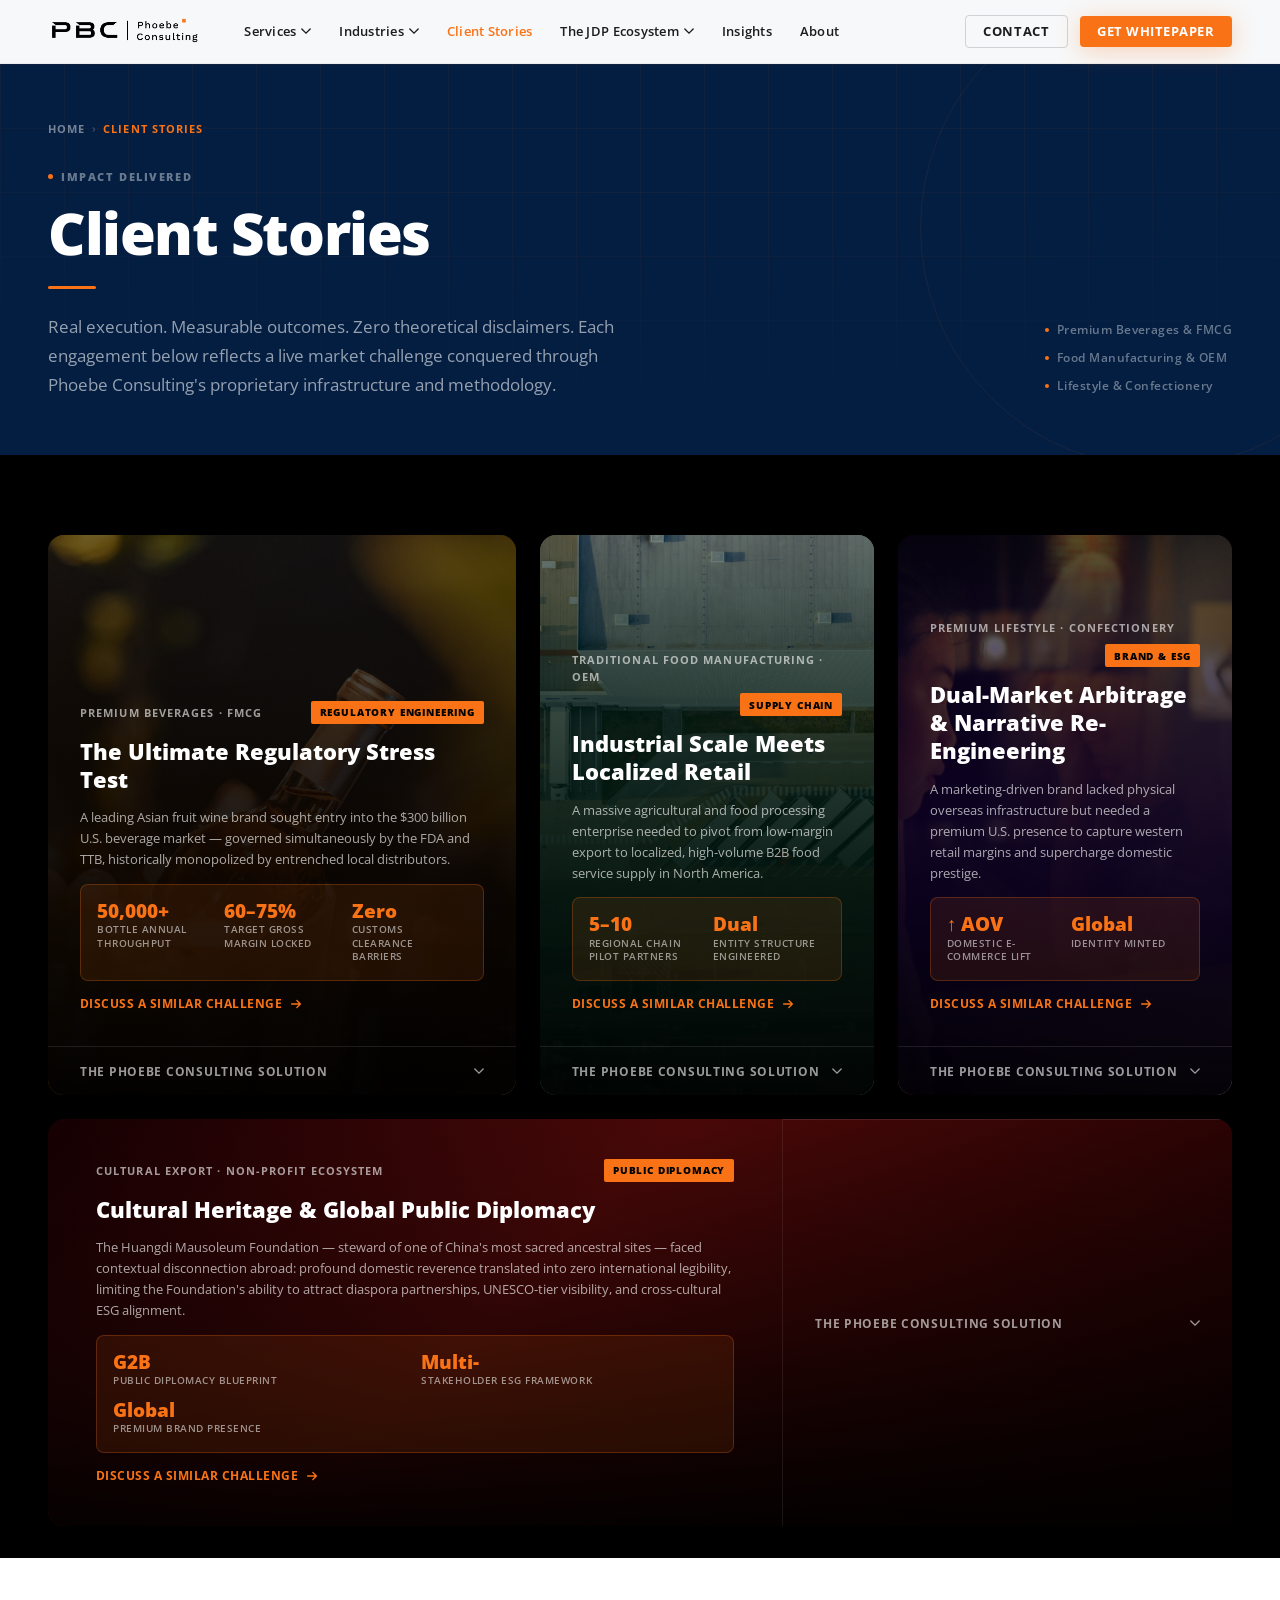
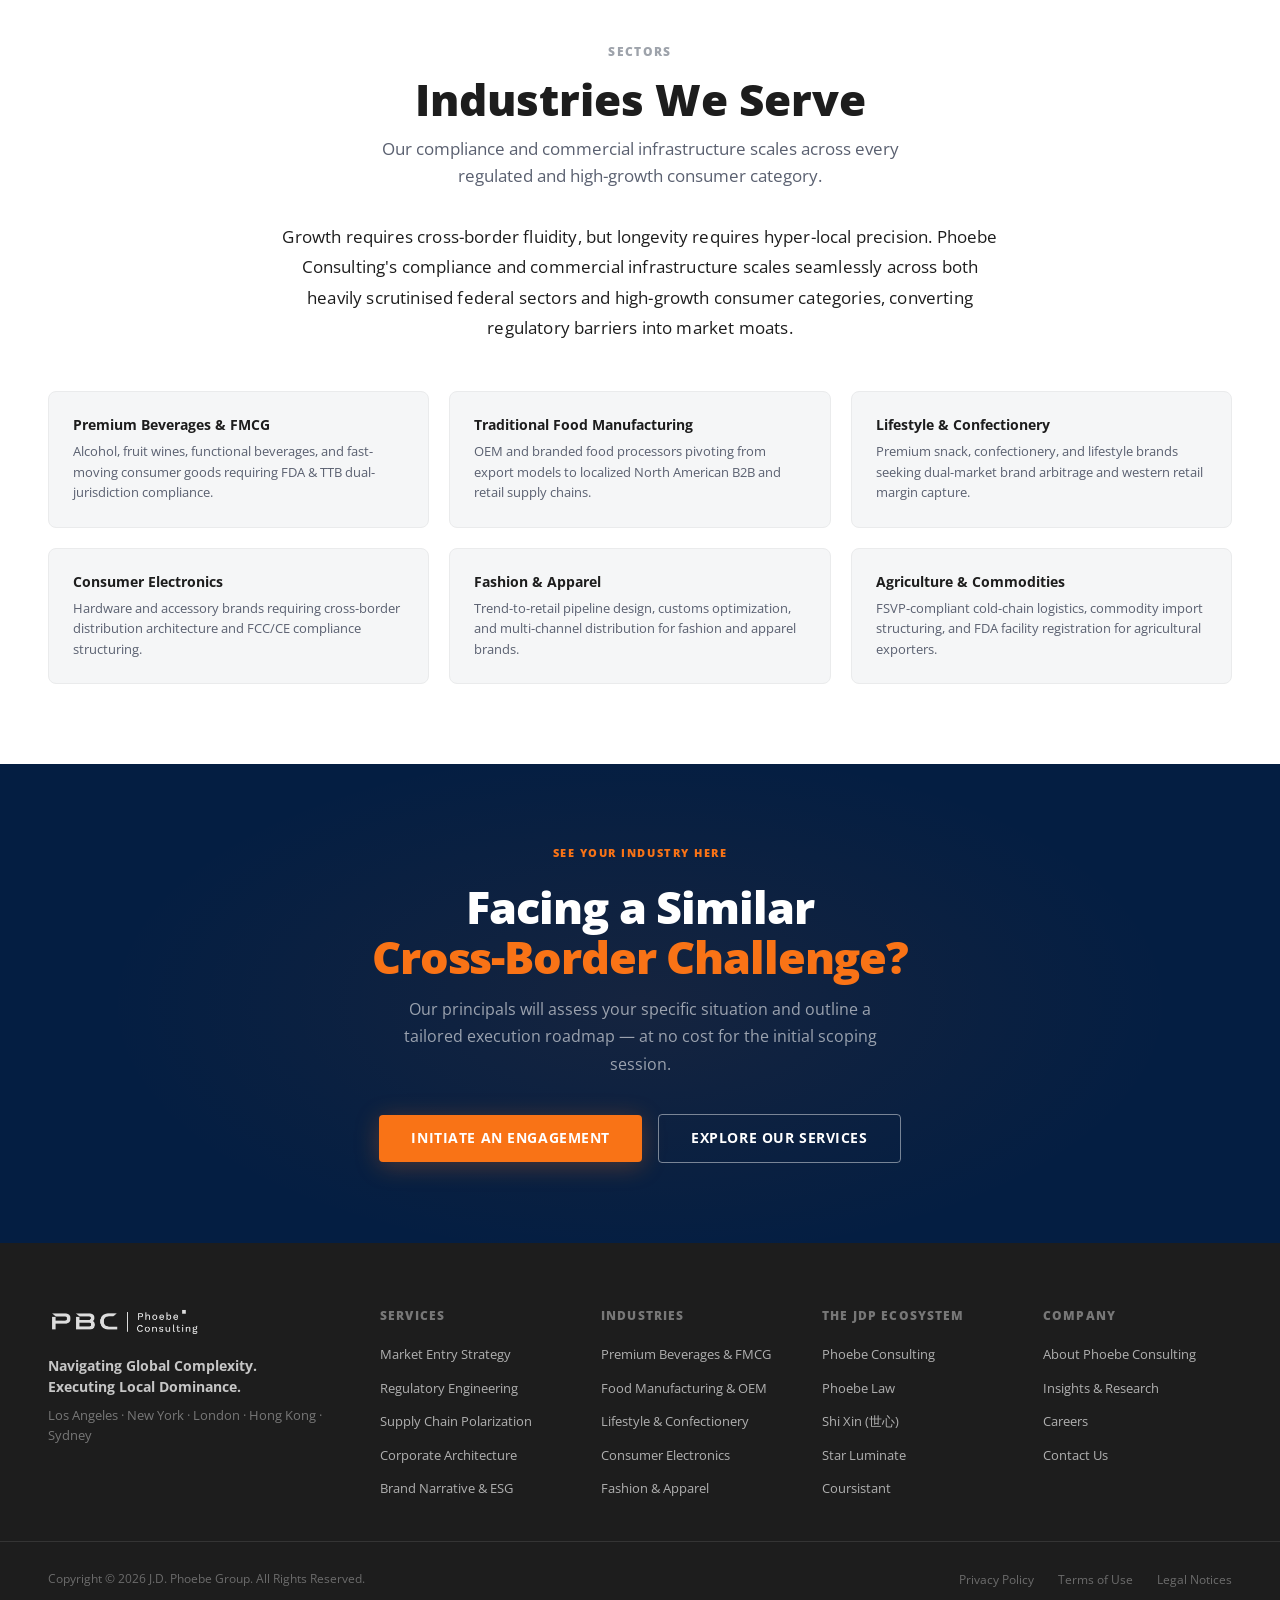
==== commit 092a0c0e: "update website" ====
--- a/client-stories.html
+++ b/client-stories.html
@@ -4,6 +4,8 @@
   <meta charset="UTF-8" />
   <meta name="viewport" content="width=device-width, initial-scale=1.0" />
   <title>Client Stories | Phoebe Consulting — Impact Delivered</title>
+  <!-- Favicon -->
+  <link rel="icon" type="image/png" href="images/favicon.png" sizes="32x32">
   <meta name="description" content="Real execution. Measurable outcomes. Deep-dive case studies across premium beverages, food manufacturing, and lifestyle brand categories." />
   <link rel="preconnect" href="https://fonts.googleapis.com" />
   <link rel="preconnect" href="https://fonts.gstatic.com" crossorigin />
@@ -38,7 +40,7 @@
                 <div class="mega-col mega-col--label"><span class="mega-eyebrow">Sector Focus</span><h3 class="mega-heading">Industries</h3><p class="mega-desc">Deep vertical expertise across regulated and high-growth sectors.</p><a href="industries.html" class="mega-cta">View All Sectors →</a></div>
                 <div class="mega-col"><ul class="mega-links"><li><a href="industries.html?sector=beverages">Premium Beverages &amp; FMCG</a><span>Alcohol, food &amp; CPG compliance</span></li><li><a href="industries.html?sector=food">Traditional Food Manufacturing</a><span>OEM to branded supply</span></li><li><a href="industries.html?sector=lifestyle">Lifestyle &amp; Confectionery</a><span>Dual-market brand arbitrage</span></li></ul></div>
                 <div class="mega-col"><ul class="mega-links"><li><a href="industries.html?sector=electronics">Consumer Electronics</a><span>Cross-border distribution</span></li><li><a href="industries.html?sector=fashion">Fashion &amp; Apparel</a><span>Trend-to-retail pipelines</span></li><li><a href="industries.html?sector=agriculture">Agriculture &amp; Commodities</a><span>FSVP &amp; cold-chain logistics</span></li></ul></div>
-                <div class="mega-col mega-col--featured"><div class="mega-feature-card"><span class="mega-feature-tag">Case Study</span><h4>50,000+ Bottles. Zero Regulatory Barriers.</h4><p>How JDP unlocked the U.S. beverage market for a leading Asian fruit wine brand.</p><a href="client-stories.html" class="mega-feature-link">Read Story →</a></div></div>
+                <div class="mega-col mega-col--featured"><div class="mega-feature-card"><span class="mega-feature-tag">Case Study</span><h4>50,000+ Bottles. Zero Regulatory Barriers.</h4><p>How Phoebe Consulting unlocked the U.S. beverage market for a leading Asian fruit wine brand.</p><a href="client-stories.html" class="mega-feature-link">Read Story →</a></div></div>
               </div>
             </div>
           </li>
@@ -92,7 +94,7 @@
             <div class="page-hero-eyebrow"><span class="dot"></span> Impact Delivered</div>
             <h1 class="page-hero-h1">Client Stories</h1>
             <span class="page-hero-line"></span>
-            <p class="page-hero-sub">Real execution. Measurable outcomes. Zero theoretical disclaimers. Each engagement below reflects a live market challenge conquered through JDP's proprietary infrastructure and methodology.</p>
+            <p class="page-hero-sub">Real execution. Measurable outcomes. Zero theoretical disclaimers. Each engagement below reflects a live market challenge conquered through Phoebe Consulting's proprietary infrastructure and methodology.</p>
           </div>
           <div class="page-hero-meta">
             <div class="page-hero-meta-item"><span class="dot"></span> Premium Beverages &amp; FMCG</div>
@@ -126,7 +128,7 @@
             </div>
             <div class="story-accordion">
               <button class="story-accordion-btn" aria-expanded="false">
-                The JDP Solution <svg viewBox="0 0 12 8" fill="none"><path d="M1 1l5 5 5-5" stroke="currentColor" stroke-width="1.6" stroke-linecap="round"/></svg>
+                The Phoebe Consulting Solution <svg viewBox="0 0 12 8" fill="none"><path d="M1 1l5 5 5-5" stroke="currentColor" stroke-width="1.6" stroke-linecap="round"/></svg>
               </button>
               <div class="story-accordion-body">
                 <ul>
@@ -155,7 +157,7 @@
             </div>
             <div class="story-accordion">
               <button class="story-accordion-btn" aria-expanded="false">
-                The JDP Solution <svg viewBox="0 0 12 8" fill="none"><path d="M1 1l5 5 5-5" stroke="currentColor" stroke-width="1.6" stroke-linecap="round"/></svg>
+                The Phoebe Consulting Solution <svg viewBox="0 0 12 8" fill="none"><path d="M1 1l5 5 5-5" stroke="currentColor" stroke-width="1.6" stroke-linecap="round"/></svg>
               </button>
               <div class="story-accordion-body">
                 <ul>
@@ -184,7 +186,7 @@
             </div>
             <div class="story-accordion">
               <button class="story-accordion-btn" aria-expanded="false">
-                The JDP Solution <svg viewBox="0 0 12 8" fill="none"><path d="M1 1l5 5 5-5" stroke="currentColor" stroke-width="1.6" stroke-linecap="round"/></svg>
+                The Phoebe Consulting Solution <svg viewBox="0 0 12 8" fill="none"><path d="M1 1l5 5 5-5" stroke="currentColor" stroke-width="1.6" stroke-linecap="round"/></svg>
               </button>
               <div class="story-accordion-body">
                 <ul>
@@ -214,7 +216,7 @@
             </div>
             <div class="story-accordion">
               <button class="story-accordion-btn" aria-expanded="false">
-                The JDP Solution <svg viewBox="0 0 12 8" fill="none"><path d="M1 1l5 5 5-5" stroke="currentColor" stroke-width="1.6" stroke-linecap="round"/></svg>
+                The Phoebe Consulting Solution <svg viewBox="0 0 12 8" fill="none"><path d="M1 1l5 5 5-5" stroke="currentColor" stroke-width="1.6" stroke-linecap="round"/></svg>
               </button>
               <div class="story-accordion-body">
                 <ul>
@@ -238,7 +240,7 @@
           <h2 class="section-h2">Industries We Serve</h2>
           <p class="section-subtitle">Our compliance and commercial infrastructure scales across every regulated and high-growth consumer category.</p>
         </div>
-        <p class="section-editorial">Growth requires cross-border fluidity, but longevity requires hyper-local precision. JDP's compliance and commercial infrastructure scales seamlessly across both heavily scrutinised federal sectors and high-growth consumer categories, converting regulatory barriers into market moats.</p>
+        <p class="section-editorial">Growth requires cross-border fluidity, but longevity requires hyper-local precision. Phoebe Consulting's compliance and commercial infrastructure scales seamlessly across both heavily scrutinised federal sectors and high-growth consumer categories, converting regulatory barriers into market moats.</p>
         <div style="display:grid;grid-template-columns:repeat(3,1fr);gap:1.25rem;margin-top:2.5rem;">
           <div class="capability-card fade-up">
             <h4>Premium Beverages &amp; FMCG</h4>
@@ -290,7 +292,7 @@
       <div class="footer-col"><h5 class="footer-col-heading">Services</h5><ul class="footer-links"><li><a href="services.html?tab=market-entry">Market Entry Strategy</a></li><li><a href="services.html?tab=regulatory">Regulatory Engineering</a></li><li><a href="services.html?tab=supply-chain">Supply Chain Polarization</a></li><li><a href="services.html?tab=corporate">Corporate Architecture</a></li><li><a href="services.html?tab=brand-esg">Brand Narrative &amp; ESG</a></li></ul></div>
       <div class="footer-col"><h5 class="footer-col-heading">Industries</h5><ul class="footer-links"><li><a href="industries.html?sector=beverages">Premium Beverages &amp; FMCG</a></li><li><a href="industries.html?sector=food">Food Manufacturing &amp; OEM</a></li><li><a href="industries.html?sector=lifestyle">Lifestyle &amp; Confectionery</a></li><li><a href="industries.html?sector=electronics">Consumer Electronics</a></li><li><a href="industries.html?sector=fashion">Fashion &amp; Apparel</a></li></ul></div>
       <div class="footer-col"><h5 class="footer-col-heading">The JDP Ecosystem</h5><ul class="footer-links"><li><a href="ecosystem.html?entity=consulting">Phoebe Consulting</a></li><li><a href="ecosystem.html?entity=law">Phoebe Law</a></li><li><a href="ecosystem.html?entity=shixin">Shi Xin (世心)</a></li><li><a href="ecosystem.html?entity=starluminate">Star Luminate</a></li><li><a href="https://coursistant.com" target="_blank" rel="noopener noreferrer">Coursistant</a></li></ul></div>
-      <div class="footer-col"><h5 class="footer-col-heading">Company</h5><ul class="footer-links"><li><a href="contact.html">About JDP</a></li><li><a href="insights.html">Insights &amp; Research</a></li><li><a href="contact.html">Careers</a></li><li><a href="contact.html">Contact Us</a></li></ul></div>
+      <div class="footer-col"><h5 class="footer-col-heading">Company</h5><ul class="footer-links"><li><a href="contact.html">About Phoebe Consulting</a></li><li><a href="insights.html">Insights &amp; Research</a></li><li><a href="contact.html">Careers</a></li><li><a href="contact.html">Contact Us</a></li></ul></div>
     </div></div></div>
     <div class="footer-bottom"><div class="container"><div class="footer-bottom-inner"><p class="footer-copy">Copyright &copy; 2026 J.D. Phoebe Group. All Rights Reserved.</p><ul class="footer-legal"><li><a href="#">Privacy Policy</a></li><li><a href="#">Terms of Use</a></li><li><a href="#">Legal Notices</a></li></ul></div></div></div>
   </footer>
